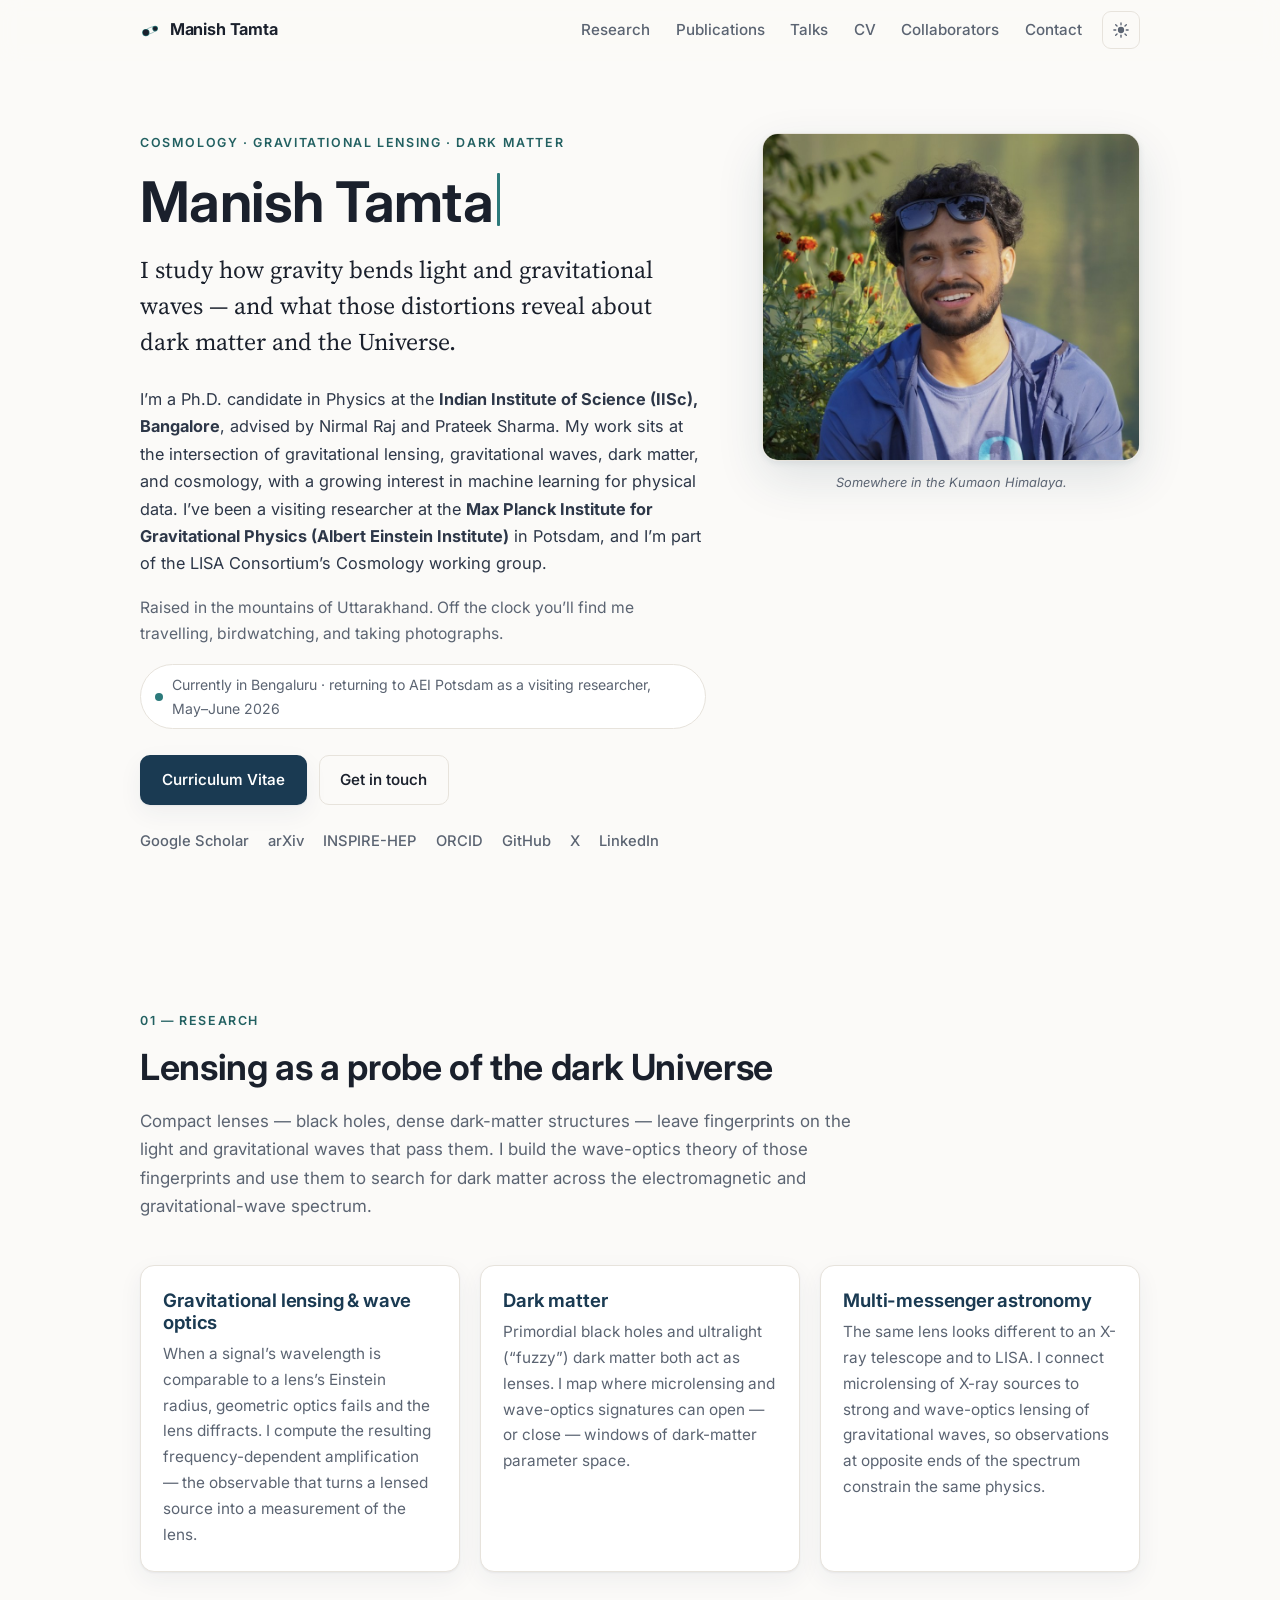
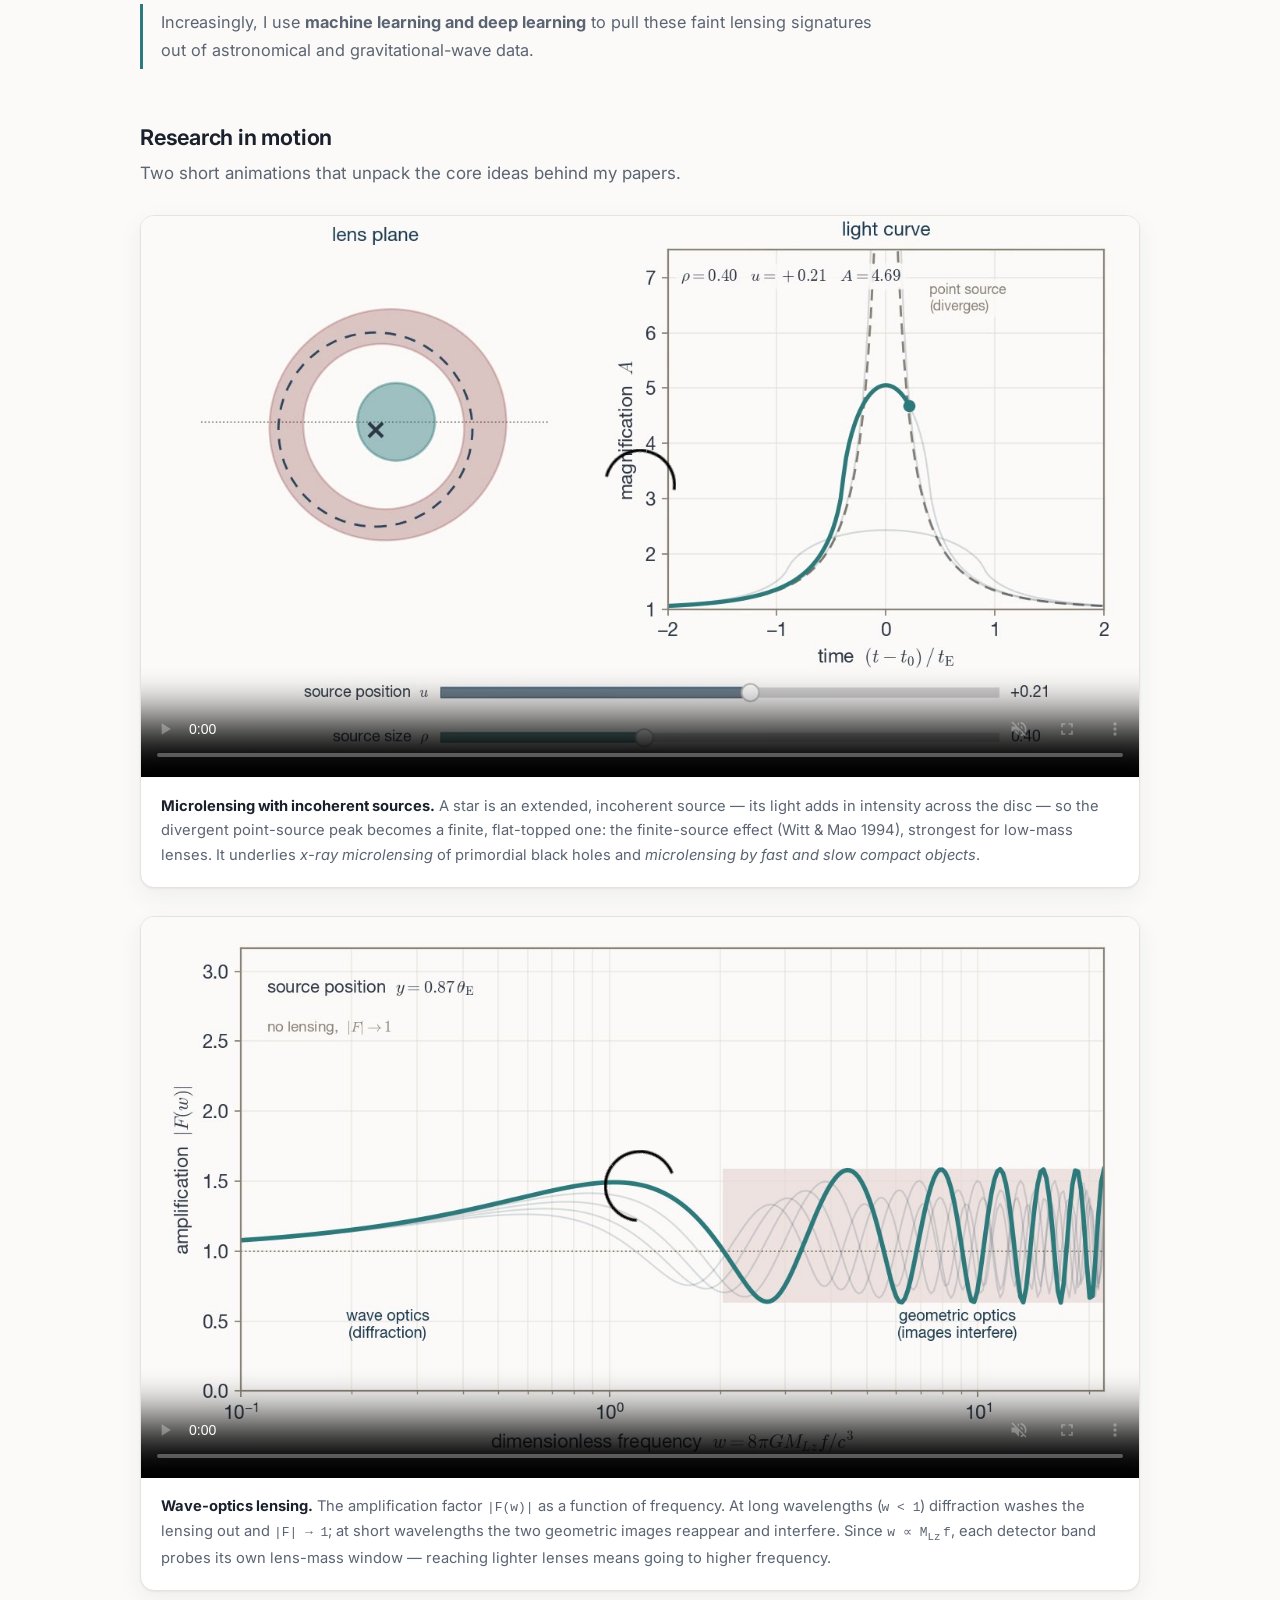
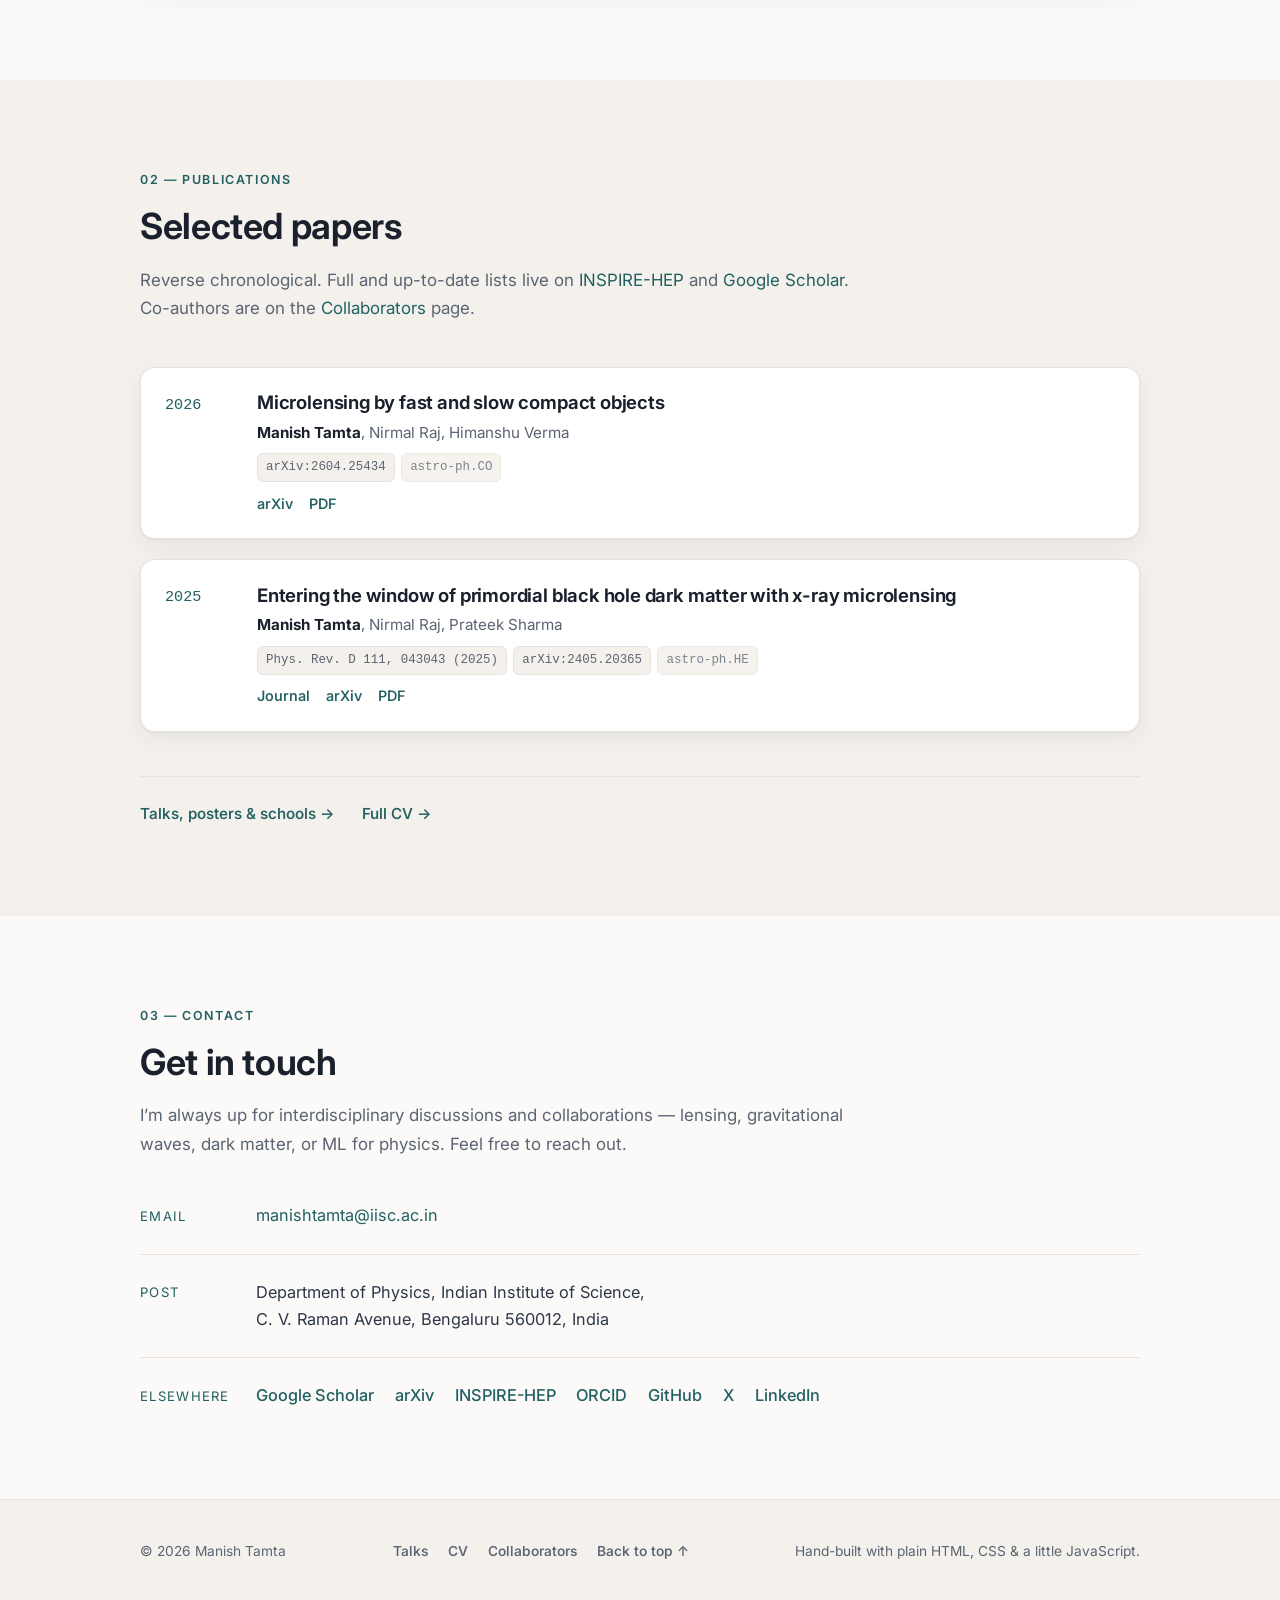
==== index.html @ 198e3ee8 "Retitle homepage + tidy README/comments - <title>, og:title, twitter:title -> "Cosmology, gravitatio" ====
<!DOCTYPE html>
<html lang="en" data-theme="light">
<head>
<meta charset="utf-8">
<meta name="viewport" content="width=device-width, initial-scale=1">
<script>document.documentElement.classList.add('js')</script>
<title>Manish Tamta — Cosmology, gravitational lensing &amp; dark matter</title>
<meta name="description" content="Manish Tamta is a Physics PhD candidate at the Indian Institute of Science (IISc), Bangalore, working on gravitational lensing, gravitational-wave astronomy, dark matter and cosmology.">
<meta name="author" content="Manish Tamta">
<link rel="canonical" href="https://manns01.github.io/manishtamta/">

<meta property="og:type" content="website">
<meta property="og:title" content="Manish Tamta — Cosmology, gravitational lensing &amp; dark matter">
<meta property="og:description" content="Physics PhD candidate at IISc Bangalore. Gravitational lensing (wave optics), dark matter, and multi-messenger astronomy from X-rays to gravitational waves.">
<meta property="og:url" content="https://manns01.github.io/manishtamta/">
<meta property="og:image" content="https://manns01.github.io/manishtamta/assets/img/headshot.jpg">
<meta name="twitter:card" content="summary_large_image">
<meta name="twitter:site" content="@ManishTamta10">
<meta name="twitter:creator" content="@ManishTamta10">
<meta name="twitter:title" content="Manish Tamta — Cosmology, gravitational lensing &amp; dark matter">
<meta name="twitter:description" content="Physics PhD candidate at IISc Bangalore. Gravitational lensing (wave optics), dark matter, and multi-messenger astronomy.">
<meta name="twitter:image" content="https://manns01.github.io/manishtamta/assets/img/headshot.jpg">

<link rel="icon" href="assets/img/favicon.svg" type="image/svg+xml">
<meta name="theme-color" content="#1a3a52">

<link rel="preconnect" href="https://fonts.googleapis.com">
<link rel="preconnect" href="https://fonts.gstatic.com" crossorigin>
<link rel="stylesheet" href="https://fonts.googleapis.com/css2?family=Inter:wght@400;500;600;700&family=Source+Serif+4:opsz,wght@8..60,400;8..60,500;8..60,600&display=swap">
<link rel="stylesheet" href="assets/css/style.css">

<script type="application/ld+json">
{
  "@context": "https://schema.org",
  "@type": "Person",
  "name": "Manish Tamta",
  "url": "https://manns01.github.io/manishtamta/",
  "email": "mailto:manishtamta@iisc.ac.in",
  "jobTitle": "PhD Candidate in Physics",
  "affiliation": {
    "@type": "CollegeOrUniversity",
    "name": "Indian Institute of Science (IISc), Bangalore"
  },
  "alumniOf": [
    { "@type": "CollegeOrUniversity", "name": "Indian Institute of Science (IISc), Bangalore" },
    { "@type": "CollegeOrUniversity", "name": "St. Stephen's College, University of Delhi" }
  ],
  "knowsAbout": [
    "Gravitational lensing", "Wave optics", "Gravitational-wave astronomy",
    "Dark matter", "Primordial black holes", "Cosmology", "Astroparticle physics"
  ]
}
</script>
</head>
<body>
<a class="skip-link" href="#about">Skip to content</a>

<header class="site-nav" id="siteNav">
  <div class="nav-inner">
    <a class="brand" href="#about">
      <svg class="brand-mark" viewBox="0 0 24 24" width="22" height="22" aria-hidden="true">
        <ellipse class="bbh-orbit" cx="12" cy="12" rx="8.4" ry="3.3" transform="rotate(-24 12 12)"/>
        <circle class="bbh-disc" cx="6.7" cy="14.4" r="3.5"/>
        <circle class="bbh-disc" cx="17.3" cy="9.8" r="2.5"/>
      </svg>
      Manish&nbsp;Tamta
    </a>
    <nav class="nav-links" aria-label="Primary">
      <a href="#research">Research</a>
      <a href="#publications">Publications</a>
      <a href="talks.html">Talks</a>
      <a href="cv.html">CV</a>
      <a href="collaborators.html">Collaborators</a>
      <a href="#contact">Contact</a>
    </nav>
    <div class="nav-actions">
      <button class="theme-toggle" id="themeToggle" type="button" aria-label="Switch colour theme">
        <svg class="icon-sun" viewBox="0 0 24 24" width="18" height="18" aria-hidden="true"><circle cx="12" cy="12" r="4.2" fill="currentColor"/><g stroke="currentColor" stroke-width="1.8" stroke-linecap="round"><line x1="12" y1="2.5" x2="12" y2="5"/><line x1="12" y1="19" x2="12" y2="21.5"/><line x1="2.5" y1="12" x2="5" y2="12"/><line x1="19" y1="12" x2="21.5" y2="12"/><line x1="4.9" y1="4.9" x2="6.7" y2="6.7"/><line x1="17.3" y1="17.3" x2="19.1" y2="19.1"/><line x1="4.9" y1="19.1" x2="6.7" y2="17.3"/><line x1="17.3" y1="6.7" x2="19.1" y2="4.9"/></g></svg>
        <svg class="icon-moon" viewBox="0 0 24 24" width="18" height="18" aria-hidden="true"><path fill="currentColor" d="M20 14.2A8.2 8.2 0 0 1 9.8 4a8.2 8.2 0 1 0 10.2 10.2z"/></svg>
      </button>
      <button class="menu-toggle" id="menuToggle" type="button" aria-label="Open menu" aria-expanded="false" aria-controls="siteNav">
        <span></span><span></span><span></span>
      </button>
    </div>
  </div>
</header>

<main>

  <!-- ============================ HERO / ABOUT ============================ -->
  <section id="about" class="hero section">
    <div class="wrap hero-grid">
      <div class="hero-text">
        <p class="eyebrow">Cosmology · Gravitational lensing · Dark matter</p>
        <h1 class="hero-name" id="heroName">Manish Tamta</h1>
        <p class="lead">
          I study how gravity bends light and gravitational waves &mdash; and what those
          distortions reveal about dark matter and the Universe.
        </p>
        <p>
          I&rsquo;m a Ph.D. candidate in Physics at the <strong>Indian Institute of Science
          (IISc), Bangalore</strong>, advised by Nirmal Raj and Prateek Sharma. My work
          sits at the intersection of gravitational lensing, gravitational waves, dark
          matter, and cosmology, with a growing interest in machine learning for physical
          data. I&rsquo;ve been a visiting researcher at the
          <strong>Max Planck Institute for Gravitational Physics (Albert Einstein
          Institute)</strong> in Potsdam, and I&rsquo;m part of the LISA Consortium&rsquo;s
          Cosmology working group.
        </p>
        <p class="hero-personal">
          Raised in the mountains of Uttarakhand. Off the clock you&rsquo;ll find me
          travelling, birdwatching, and taking photographs.
        </p>

        <p class="status">
          <span class="status-dot" aria-hidden="true"></span>
          Currently in Bengaluru &middot; returning to AEI Potsdam as a visiting
          researcher, May&ndash;June 2026
        </p>

        <div class="hero-cta">
          <a class="btn btn-primary" href="cv.html">Curriculum Vitae</a>
          <a class="btn btn-ghost" href="#contact">Get in touch</a>
        </div>

        <ul class="hero-links" aria-label="Profiles">
          <li><a href="https://scholar.google.com/citations?user=9Eu10_cAAAAJ" target="_blank" rel="noopener me">Google&nbsp;Scholar</a></li>
          <li><a href="https://arxiv.org/search/astro-ph?searchtype=author&amp;query=Tamta,+M" target="_blank" rel="noopener me">arXiv</a></li>
          <li><a href="https://inspirehep.net/authors/2797698" target="_blank" rel="noopener me">INSPIRE-HEP</a></li>
          <li><a href="https://orcid.org/0009-0006-7088-8705" target="_blank" rel="noopener me">ORCID</a></li>
          <li><a href="https://github.com/manns01" target="_blank" rel="noopener me">GitHub</a></li>
          <li><a href="https://x.com/ManishTamta10" target="_blank" rel="noopener me">X</a></li>
          <li><a href="https://www.linkedin.com/in/manish-tamta-7a4bb9184" target="_blank" rel="noopener me">LinkedIn</a></li>
        </ul>
      </div>

      <figure class="hero-photo">
        <img src="assets/img/headshot.jpg" width="860" height="746"
             alt="Manish Tamta, smiling, outdoors in the mountains" loading="eager">
        <figcaption>Somewhere in the Kumaon Himalaya.</figcaption>
      </figure>
    </div>
  </section>

  <!-- ============================== RESEARCH ============================== -->
  <section id="research" class="section">
    <div class="wrap">
      <header class="section-head">
        <p class="kicker">01 — Research</p>
        <h2>Lensing as a probe of the dark Universe</h2>
        <p class="section-lead">
          Compact lenses &mdash; black holes, dense dark-matter structures &mdash; leave
          fingerprints on the light and gravitational waves that pass them. I build the
          wave-optics theory of those fingerprints and use them to search for dark matter
          across the electromagnetic and gravitational-wave spectrum.
        </p>
      </header>

      <div class="cards">
        <article class="card">
          <h3>Gravitational lensing &amp; wave optics</h3>
          <p>
            When a signal&rsquo;s wavelength is comparable to a lens&rsquo;s Einstein
            radius, geometric optics fails and the lens diffracts. I compute the resulting
            frequency-dependent amplification &mdash; the observable that turns a lensed
            source into a measurement of the lens.
          </p>
        </article>
        <article class="card">
          <h3>Dark matter</h3>
          <p>
            Primordial black holes and ultralight (&ldquo;fuzzy&rdquo;) dark matter both
            act as lenses. I map where microlensing and wave-optics signatures can open
            &mdash; or close &mdash; windows of dark-matter parameter space.
          </p>
        </article>
        <article class="card">
          <h3>Multi-messenger astronomy</h3>
          <p>
            The same lens looks different to an X-ray telescope and to LISA. I connect
            microlensing of X-ray sources to strong and wave-optics lensing of
            gravitational waves, so observations at opposite ends of the spectrum
            constrain the same physics.
          </p>
        </article>
      </div>

      <p class="research-note">
        Increasingly, I use <strong>machine learning and deep learning</strong> to pull
        these faint lensing signatures out of astronomical and gravitational-wave data.
      </p>

      <div class="motion">
        <h3 class="motion-title">Research in motion</h3>
        <p class="section-lead">
          Two short animations that unpack the core ideas behind my papers.
        </p>

        <figure class="clip">
          <video controls muted loop playsinline preload="none"
                 poster="assets/animations/microlensing.jpg" width="1280" height="720">
            <source src="assets/animations/microlensing.mp4" type="video/mp4">
          </video>
          <figcaption>
            <strong>Microlensing with incoherent sources.</strong> A star is an
            extended, incoherent source &mdash; its light adds in intensity across the
            disc &mdash; so the divergent point-source peak becomes a finite,
            flat-topped one: the finite-source effect (Witt &amp; Mao 1994), strongest
            for low-mass lenses. It underlies <em>x-ray microlensing</em> of primordial
            black holes and <em>microlensing by fast and slow compact objects</em>.
          </figcaption>
        </figure>

        <figure class="clip">
          <video controls muted loop playsinline preload="none"
                 poster="assets/animations/wave-optics.jpg" width="1280" height="720">
            <source src="assets/animations/wave-optics.mp4" type="video/mp4">
          </video>
          <figcaption>
            <strong>Wave-optics lensing.</strong> The amplification factor
            <span class="m">|F(w)|</span> as a function of frequency. At long wavelengths
            (<span class="m">w &lt; 1</span>) diffraction washes the lensing out and
            <span class="m">|F| &rarr; 1</span>; at short wavelengths the two geometric
            images reappear and interfere. Since <span class="m">w &prop; M<sub>Lz</sub>&thinsp;f</span>,
            each detector band probes its own lens-mass window &mdash; reaching lighter
            lenses means going to higher frequency.
          </figcaption>
        </figure>
      </div>
    </div>
  </section>

  <!-- ============================ PUBLICATIONS =========================== -->
  <section id="publications" class="section section-alt">
    <div class="wrap">
      <header class="section-head">
        <p class="kicker">02 — Publications</p>
        <h2>Selected papers</h2>
        <p class="section-lead">
          Reverse chronological. Full and up-to-date lists live on
          <a href="https://inspirehep.net/authors/2797698" target="_blank" rel="noopener">INSPIRE-HEP</a>
          and
          <a href="https://scholar.google.com/citations?user=9Eu10_cAAAAJ" target="_blank" rel="noopener">Google Scholar</a>.
          Co-authors are on the <a href="collaborators.html">Collaborators</a> page.
        </p>
      </header>

      <ol class="pub-list">
        <li class="pub">
          <div class="pub-year">2026</div>
          <div class="pub-body">
            <h3>Microlensing by fast and slow compact objects</h3>
            <p class="pub-authors"><strong>Manish Tamta</strong>, Nirmal Raj, Himanshu Verma</p>
            <p class="pub-meta"><span class="tag">arXiv:2604.25434</span> <span class="tag tag-muted">astro-ph.CO</span></p>
            <p class="pub-links">
              <a href="https://arxiv.org/abs/2604.25434" target="_blank" rel="noopener">arXiv</a>
              <a href="https://arxiv.org/pdf/2604.25434" target="_blank" rel="noopener">PDF</a>
            </p>
          </div>
        </li>
        <li class="pub">
          <div class="pub-year">2025</div>
          <div class="pub-body">
            <h3>Entering the window of primordial black hole dark matter with x-ray microlensing</h3>
            <p class="pub-authors"><strong>Manish Tamta</strong>, Nirmal Raj, Prateek Sharma</p>
            <p class="pub-meta">
              <span class="tag">Phys. Rev. D 111, 043043 (2025)</span>
              <span class="tag">arXiv:2405.20365</span>
              <span class="tag tag-muted">astro-ph.HE</span>
            </p>
            <p class="pub-links">
              <a href="https://doi.org/10.1103/PhysRevD.111.043043" target="_blank" rel="noopener">Journal</a>
              <a href="https://arxiv.org/abs/2405.20365" target="_blank" rel="noopener">arXiv</a>
              <a href="https://arxiv.org/pdf/2405.20365" target="_blank" rel="noopener">PDF</a>
            </p>
          </div>
        </li>
      </ol>

      <p class="section-more">
        <a href="talks.html">Talks, posters &amp; schools &rarr;</a>
        <a href="cv.html">Full CV &rarr;</a>
      </p>
    </div>
  </section>

  <!-- ============================== CONTACT ============================= -->
  <section id="contact" class="section">
    <div class="wrap contact-wrap">
      <header class="section-head">
        <p class="kicker">03 — Contact</p>
        <h2>Get in touch</h2>
        <p class="section-lead">
          I&rsquo;m always up for interdisciplinary discussions and collaborations &mdash;
          lensing, gravitational waves, dark matter, or ML for physics. Feel free to
          reach out.
        </p>
      </header>

      <dl class="contact-list">
        <div>
          <dt>Email</dt>
          <dd><a href="mailto:manishtamta@iisc.ac.in">manishtamta@iisc.ac.in</a></dd>
        </div>
        <div>
          <dt>Post</dt>
          <dd>Department of Physics, Indian Institute of Science,<br>C. V. Raman Avenue, Bengaluru 560012, India</dd>
        </div>
        <div>
          <dt>Elsewhere</dt>
          <dd class="contact-elsewhere">
            <a href="https://scholar.google.com/citations?user=9Eu10_cAAAAJ" target="_blank" rel="noopener">Google Scholar</a>
            <a href="https://arxiv.org/search/astro-ph?searchtype=author&amp;query=Tamta,+M" target="_blank" rel="noopener">arXiv</a>
            <a href="https://inspirehep.net/authors/2797698" target="_blank" rel="noopener">INSPIRE-HEP</a>
            <a href="https://orcid.org/0009-0006-7088-8705" target="_blank" rel="noopener">ORCID</a>
            <a href="https://github.com/manns01" target="_blank" rel="noopener">GitHub</a>
            <a href="https://x.com/ManishTamta10" target="_blank" rel="noopener">X</a>
            <a href="https://www.linkedin.com/in/manish-tamta-7a4bb9184" target="_blank" rel="noopener">LinkedIn</a>
          </dd>
        </div>
      </dl>
    </div>
  </section>

</main>

<footer class="site-footer">
  <div class="wrap footer-inner">
    <p>&copy; <span id="year">2026</span> Manish Tamta</p>
    <nav class="footer-nav" aria-label="Footer">
      <a href="talks.html">Talks</a>
      <a href="cv.html">CV</a>
      <a href="collaborators.html">Collaborators</a>
      <a href="#about">Back to top &uarr;</a>
    </nav>
    <p class="colophon">Hand-built with plain HTML, CSS &amp; a little JavaScript.</p>
  </div>
</footer>

<script src="assets/js/main.js" defer></script>
</body>
</html>
---- assets/css/style.css ----
/* =========================================================================
   Manish Tamta — academic portfolio
   Plain CSS. Design tokens on :root, dark theme via [data-theme] + media query.
   ========================================================================= */

:root {
  --bg:        #fbfaf8;
  --surface:   #ffffff;
  --surface-2: #f4f1ec;
  --navy:      #1a3a52;
  --navy-ink:  #12293b;
  --teal:      #2c7a7b;
  --teal-deep: #226061;
  --burgundy:  #8b3a3a;
  --text:      #2d3748;
  --text-soft: #5b6472;
  --heading:   #1a202c;
  --border:    #e7e3dc;
  --link:      #226061;
  --link-hover:#8b3a3a;
  --shadow:    0 1px 2px rgba(26, 58, 82, .06), 0 8px 24px rgba(26, 58, 82, .06);
  --shadow-lg: 0 2px 6px rgba(26, 58, 82, .08), 0 18px 48px rgba(26, 58, 82, .12);

  --maxw: 1080px;
  --pad: clamp(1.15rem, 5vw, 2.5rem);
  --sp-section: clamp(3.5rem, 7vw, 5.75rem);

  --font-sans: "Inter", -apple-system, BlinkMacSystemFont, "Segoe UI", Roboto, Helvetica, Arial, sans-serif;
  --font-serif: "Source Serif 4", Georgia, "Times New Roman", serif;
  --font-mono: "Fira Code", ui-monospace, SFMono-Regular, Menlo, Consolas, monospace;
}

:root[data-theme="dark"] {
  --bg:        #0f1c26;
  --surface:   #152a37;
  --surface-2: #1b3341;
  --navy:      #cfe0ea;
  --navy-ink:  #eaf2f8;
  --teal:      #5fb8b9;
  --teal-deep: #7fc9c9;
  --burgundy:  #d98f8f;
  --text:      #c3d0da;
  --text-soft: #8fa3b1;
  --heading:   #f0f5f9;
  --border:    #294454;
  --link:      #7fc9c9;
  --link-hover:#e6a9a9;
  --shadow:    0 1px 2px rgba(0, 0, 0, .3), 0 8px 24px rgba(0, 0, 0, .28);
  --shadow-lg: 0 2px 6px rgba(0, 0, 0, .35), 0 18px 48px rgba(0, 0, 0, .45);
}

@media (prefers-color-scheme: dark) {
  :root:not([data-theme="light"]) {
    --bg:        #0f1c26;
    --surface:   #152a37;
    --surface-2: #1b3341;
    --navy:      #cfe0ea;
    --navy-ink:  #eaf2f8;
    --teal:      #5fb8b9;
    --teal-deep: #7fc9c9;
    --burgundy:  #d98f8f;
    --text:      #c3d0da;
    --text-soft: #8fa3b1;
    --heading:   #f0f5f9;
    --border:    #294454;
    --link:      #7fc9c9;
    --link-hover:#e6a9a9;
    --shadow:    0 1px 2px rgba(0, 0, 0, .3), 0 8px 24px rgba(0, 0, 0, .28);
    --shadow-lg: 0 2px 6px rgba(0, 0, 0, .35), 0 18px 48px rgba(0, 0, 0, .45);
  }
}

/* --------------------------------------------------------------- reset -- */
*, *::before, *::after { box-sizing: border-box; }
html { scroll-behavior: smooth; scroll-padding-top: 5rem; -webkit-text-size-adjust: 100%; }
@media (prefers-reduced-motion: reduce) {
  html { scroll-behavior: auto; }
  *, *::before, *::after { animation-duration: .001ms !important; transition-duration: .001ms !important; }
}

body {
  margin: 0;
  background: var(--bg);
  color: var(--text);
  font-family: var(--font-sans);
  font-size: 1.02rem;
  line-height: 1.68;
  -webkit-font-smoothing: antialiased;
  text-rendering: optimizeLegibility;
}

h1, h2, h3 { color: var(--heading); line-height: 1.18; font-weight: 650; letter-spacing: -0.01em; }
h1 { font-size: clamp(2.4rem, 6vw, 3.5rem); margin: .1em 0 .3em; }
h2 { font-size: clamp(1.7rem, 3.4vw, 2.25rem); margin: 0 0 .5em; }
h3 { font-size: 1.16rem; margin: 0 0 .4em; }
p { margin: 0 0 1.05em; }

a { color: var(--link); text-decoration: none; text-underline-offset: 3px; transition: color .15s ease; }
a:hover { color: var(--link-hover); text-decoration: underline; }

code { font-family: var(--font-mono); font-size: .9em; background: var(--surface-2); padding: .12em .4em; border-radius: 5px; }
img { max-width: 100%; height: auto; display: block; }

:focus-visible { outline: 2.5px solid var(--teal); outline-offset: 3px; border-radius: 3px; }

.skip-link {
  position: absolute; left: 12px; top: -60px; z-index: 200;
  background: var(--navy); color: #fff; padding: .6rem 1rem; border-radius: 8px;
  transition: top .18s ease;
}
.skip-link:focus { top: 12px; }

.wrap { max-width: var(--maxw); margin-inline: auto; padding-inline: var(--pad); }

/* -------------------------------------------------------------- nav ----- */
.site-nav {
  position: sticky; top: 0; z-index: 100;
  background: color-mix(in srgb, var(--bg) 88%, transparent);
  backdrop-filter: saturate(1.4) blur(10px);
  -webkit-backdrop-filter: saturate(1.4) blur(10px);
  border-bottom: 1px solid transparent;
  transition: border-color .2s ease, box-shadow .2s ease, background .2s ease;
}
.site-nav.scrolled { border-bottom-color: var(--border); box-shadow: var(--shadow); }

.nav-inner {
  max-width: var(--maxw); margin-inline: auto; padding: .7rem var(--pad);
  display: flex; align-items: center; gap: 1.25rem;
}
.brand {
  font-weight: 680; color: var(--heading); font-size: 1.02rem;
  display: inline-flex; align-items: center; gap: .55rem; letter-spacing: -0.01em;
}
.brand:hover { text-decoration: none; color: var(--heading); }
.brand-mark {
  width: 21px; height: 21px; flex: none; display: block;
  overflow: visible;
}
/* binary black holes: two inspiralling discs on a tilted orbital path */
.bbh-orbit {
  fill: none; stroke: var(--teal); stroke-width: 1; opacity: .45;
  transition: opacity .18s ease, stroke .18s ease;
}
.bbh-disc {
  fill: var(--heading); stroke: var(--teal); stroke-width: 1.4;
  paint-order: stroke; stroke-linejoin: round;
  transition: stroke .18s ease;
}
.brand:hover .bbh-orbit { opacity: .9; stroke: var(--teal); }
.brand:hover .bbh-disc { stroke: var(--link-hover); }

.nav-links { margin-left: auto; display: flex; gap: 1.6rem; }
.nav-links a {
  color: var(--text-soft); font-weight: 500; font-size: .95rem;
  padding: .35rem 0; position: relative;
}
.nav-links a::after {
  content: ""; position: absolute; left: 0; right: 100%; bottom: -2px; height: 2px;
  background: var(--teal); transition: right .22s ease;
}
.nav-links a:hover { color: var(--heading); text-decoration: none; }
.nav-links a:hover::after,
.nav-links a.active::after { right: 0; }
.nav-links a.active { color: var(--heading); }

.nav-actions { display: flex; align-items: center; gap: .5rem; }
.theme-toggle, .menu-toggle {
  background: transparent; border: 1px solid var(--border); border-radius: 9px;
  color: var(--text-soft); width: 38px; height: 38px; display: grid; place-items: center;
  cursor: pointer; transition: color .15s ease, border-color .15s ease, background .15s ease;
}
.theme-toggle:hover, .menu-toggle:hover { color: var(--heading); border-color: var(--teal); }
.icon-moon { display: none; }
:root[data-theme="dark"] .icon-sun { display: none; }
:root[data-theme="dark"] .icon-moon { display: block; }
@media (prefers-color-scheme: dark) {
  :root:not([data-theme="light"]) .icon-sun { display: none; }
  :root:not([data-theme="light"]) .icon-moon { display: block; }
}

.menu-toggle { display: none; flex-direction: column; gap: 4px; }
.menu-toggle span { width: 17px; height: 2px; background: currentColor; border-radius: 2px; transition: transform .2s ease, opacity .2s ease; }

/* ------------------------------------------------------------ sections -- */
.section { padding-block: var(--sp-section); }
.section-alt { background: var(--surface-2); }
.section-head { max-width: 46rem; margin-bottom: 2.75rem; }
.kicker, .eyebrow {
  font-size: .78rem; font-weight: 600; letter-spacing: .13em; text-transform: uppercase;
  color: var(--teal-deep); margin: 0 0 .9rem;
}
.section-lead { color: var(--text-soft); font-size: 1.06rem; }

/* --------------------------------------------------------------- hero --- */
.hero { padding-top: clamp(2.5rem, 7vw, 4.5rem); padding-bottom: clamp(2.75rem, 6vw, 4.25rem); }
.hero-grid {
  display: grid; grid-template-columns: 1.5fr 1fr; gap: clamp(1.5rem, 5vw, 3.5rem);
  align-items: start;
}
.hero-text .lead {
  font-family: var(--font-serif); font-size: clamp(1.2rem, 2.4vw, 1.5rem);
  line-height: 1.5; color: var(--heading); font-weight: 400; margin-bottom: 1.1em;
}

/* hero name typing effect (progressive enhancement) */
.js .hero-name { visibility: hidden; }
.hero-name .typed { white-space: pre; }
.hero-name .caret {
  display: inline-block; width: .055em; min-width: 2px; height: .95em;
  margin-left: .06em; vertical-align: -0.08em; border-radius: 1px;
  background: var(--teal);
  animation: caret-blink 1.05s steps(1, end) infinite;
}
.hero-name.typing-done .caret { animation-iteration-count: 8; }
@keyframes caret-blink { 0%, 47% { opacity: 1; } 50%, 97% { opacity: 0; } 100% { opacity: 1; } }
@media (prefers-reduced-motion: reduce) {
  .js .hero-name { visibility: visible; }
  .hero-name .caret { display: none; }
}
.hero-personal { color: var(--text-soft); font-size: .98rem; }

.status {
  display: inline-flex; align-items: center; gap: .55rem;
  font-size: .88rem; color: var(--text-soft);
  background: var(--surface); border: 1px solid var(--border);
  padding: .5rem .9rem; border-radius: 999px; margin-bottom: 1.6rem;
}
.status-dot {
  width: 8px; height: 8px; border-radius: 50%; background: var(--teal); flex: none;
  box-shadow: 0 0 0 0 color-mix(in srgb, var(--teal) 60%, transparent);
  animation: pulse 2.6s ease-out infinite;
}
@keyframes pulse {
  0% { box-shadow: 0 0 0 0 color-mix(in srgb, var(--teal) 55%, transparent); }
  70%, 100% { box-shadow: 0 0 0 9px transparent; }
}

.hero-cta { display: flex; flex-wrap: wrap; gap: .75rem; margin-bottom: 1.5rem; }
.btn {
  display: inline-flex; align-items: center; justify-content: center;
  padding: .7rem 1.3rem; border-radius: 10px; font-weight: 550; font-size: .95rem;
  border: 1px solid transparent; cursor: pointer; transition: transform .12s ease, box-shadow .15s ease, background .15s ease, border-color .15s ease;
}
.btn:hover { text-decoration: none; transform: translateY(-1px); }
.btn-primary { background: var(--navy); color: #fff; box-shadow: var(--shadow); }
:root[data-theme="dark"] .btn-primary { background: var(--teal); color: #0c1a12; }
@media (prefers-color-scheme: dark) { :root:not([data-theme="light"]) .btn-primary { background: var(--teal); color: #0c1a12; } }
.btn-primary:hover { box-shadow: var(--shadow-lg); color: #fff; }
:root[data-theme="dark"] .btn-primary:hover { color: #0c1a12; }
.btn-ghost { background: transparent; border-color: var(--border); color: var(--heading); }
.btn-ghost:hover { border-color: var(--teal); color: var(--heading); }

.hero-links {
  list-style: none; padding: 0; margin: 0;
  display: flex; flex-wrap: wrap; gap: .4rem 1.2rem;
  font-size: .92rem;
}
.hero-links a { color: var(--text-soft); font-weight: 500; }
.hero-links a:hover { color: var(--link-hover); }

.hero-photo { margin: 0; }
.hero-photo img {
  border-radius: 16px; box-shadow: var(--shadow-lg);
  border: 1px solid var(--border);
  aspect-ratio: 860 / 746; object-fit: cover;
}
.hero-photo figcaption {
  font-size: .8rem; color: var(--text-soft); margin-top: .7rem; text-align: center;
  font-style: italic;
}

/* -------------------------------------------------------------- cards --- */
.cards {
  display: grid; grid-template-columns: repeat(3, 1fr); gap: 1.25rem;
  margin-bottom: 2rem;
}
.card {
  background: var(--surface); border: 1px solid var(--border); border-radius: 14px;
  padding: 1.5rem 1.4rem; box-shadow: var(--shadow);
  transition: transform .16s ease, box-shadow .16s ease, border-color .16s ease;
}
.card:hover { transform: translateY(-3px); box-shadow: var(--shadow-lg); border-color: color-mix(in srgb, var(--teal) 45%, var(--border)); }
.card h3 { color: var(--navy); }
:root[data-theme="dark"] .card h3 { color: var(--teal-deep); }
@media (prefers-color-scheme: dark) { :root:not([data-theme="light"]) .card h3 { color: var(--teal-deep); } }
.card p { margin: 0; font-size: .96rem; color: var(--text-soft); }

.research-note {
  border-left: 3px solid var(--teal); padding: .3rem 0 .3rem 1.1rem;
  color: var(--text-soft); max-width: 46rem;
}

/* ------------------------------------------------------------- motion --- */
.motion { margin-top: 3.5rem; }
.motion-title { font-size: 1.35rem; color: var(--heading); }
.clip {
  margin: 1.75rem 0 0; background: var(--surface);
  border: 1px solid var(--border); border-radius: 14px; overflow: hidden;
  box-shadow: var(--shadow);
}
.clip video { width: 100%; height: auto; display: block; background: #fbfaf8; aspect-ratio: 16 / 9; }
.clip figcaption { padding: 1rem 1.25rem 1.2rem; font-size: .92rem; color: var(--text-soft); }
.clip figcaption strong { color: var(--heading); }
.m { font-family: var(--font-mono); font-size: .88em; white-space: nowrap; }

/* --------------------------------------------------------- publications - */
.pub-list { list-style: none; padding: 0; margin: 0; display: grid; gap: 1.25rem; }
.pub {
  display: grid; grid-template-columns: 4.5rem 1fr; gap: 1.25rem;
  background: var(--surface); border: 1px solid var(--border);
  border-radius: 14px; padding: 1.4rem 1.5rem; box-shadow: var(--shadow);
}
.pub-year { font-family: var(--font-mono); font-size: .95rem; color: var(--teal-deep); padding-top: .15rem; }
.pub-body h3 { margin-bottom: .35rem; line-height: 1.3; }
.pub-authors { margin: 0 0 .5rem; font-size: .95rem; color: var(--text-soft); }
.pub-authors strong { color: var(--heading); }
.pub-meta { margin: 0 0 .6rem; display: flex; flex-wrap: wrap; gap: .4rem; }
.tag {
  font-size: .78rem; font-family: var(--font-mono);
  background: var(--surface-2); border: 1px solid var(--border);
  color: var(--text-soft); padding: .18rem .5rem; border-radius: 6px;
}
.tag-muted { opacity: .8; }
.pub-links { margin: 0; display: flex; gap: 1rem; font-size: .9rem; font-weight: 550; }

/* -------------------------------------------------------------- talks --- */
.talks-group { margin-bottom: 2.75rem; }
.talks-group:last-child { margin-bottom: 0; }
.talks-group > h2,
.talks-group > h3 {
  font-size: .82rem; text-transform: uppercase; letter-spacing: .1em;
  color: var(--teal-deep); margin-bottom: 1rem;
}
.timeline { list-style: none; margin: 0; padding: 0; }
.timeline li {
  display: grid; grid-template-columns: 6.5rem 1fr; gap: 1.25rem;
  padding: 1rem 0; border-top: 1px solid var(--border);
}
.timeline li:first-child { border-top: 0; padding-top: 0; }
.tl-date { font-family: var(--font-mono); font-size: .85rem; color: var(--text-soft); padding-top: .1rem; }
.tl-title { margin: 0 0 .2rem; font-weight: 550; color: var(--heading); }
.tl-where { margin: 0; font-size: .92rem; color: var(--text-soft); }

/* --------------------------------------------------------------- cv ----- */
.cv-grid { display: grid; grid-template-columns: repeat(3, 1fr); gap: 2rem; margin-bottom: 2.5rem; }
.cv-col > h3 {
  font-size: .82rem; text-transform: uppercase; letter-spacing: .1em;
  color: var(--teal-deep); margin-bottom: .9rem;
}
.cv-list { list-style: none; margin: 0 0 .5rem; padding: 0; }
.cv-list li { padding: .55rem 0; border-top: 1px solid var(--border); font-size: .94rem; }
.cv-list li:first-child { border-top: 0; }
.cv-when { display: block; font-family: var(--font-mono); font-size: .78rem; color: var(--text-soft); margin-bottom: .1rem; }
.cv-sub { display: block; font-size: .85rem; color: var(--text-soft); }
.cv-skills-head { margin-top: 1.6rem; }
.cv-skills { font-size: .92rem; color: var(--text-soft); }
.cv-download { margin-top: .5rem; }

/* ------------------------------------------------------------ contact --- */
.contact-list { display: grid; gap: 1.5rem; margin: 0; }
.contact-list > div { display: grid; grid-template-columns: 6rem 1fr; gap: 1.25rem; padding-bottom: 1.5rem; border-bottom: 1px solid var(--border); }
.contact-list > div:last-child { border-bottom: 0; padding-bottom: 0; }
.contact-list dt { font-size: .82rem; text-transform: uppercase; letter-spacing: .1em; color: var(--teal-deep); padding-top: .15rem; }
.contact-list dd { margin: 0; }
.contact-elsewhere { display: flex; flex-wrap: wrap; gap: .4rem 1.3rem; font-weight: 500; }

/* ------------------------------------------------------------- footer --- */
.site-footer { border-top: 1px solid var(--border); padding-block: 2.5rem; background: var(--surface-2); }
.footer-inner { display: flex; flex-wrap: wrap; justify-content: space-between; gap: .5rem; align-items: baseline; }
.footer-inner p { margin: 0; font-size: .86rem; color: var(--text-soft); }
.colophon a { color: var(--text-soft); font-weight: 550; }

/* --------------------------------------------------------- reveal anim -- */
.reveal { opacity: 0; transform: translateY(18px); transition: opacity .6s ease, transform .6s ease; }
.reveal.in { opacity: 1; transform: none; }
@media (prefers-reduced-motion: reduce) { .reveal { opacity: 1; transform: none; } }

/* ===================================================================== */
/*  Subpages (talks / cv / collaborators)                                 */
/* ===================================================================== */
.page-hero { padding-bottom: clamp(1.75rem, 4vw, 2.75rem); }
.page-hero .eyebrow a { color: inherit; }
.page-hero .eyebrow a:hover { color: var(--link-hover); }
.page-hero h1 { font-size: clamp(2.1rem, 5vw, 3rem); }
.page-hero .lead {
  font-family: var(--font-serif); font-size: clamp(1.1rem, 2.2vw, 1.35rem);
  line-height: 1.5; color: var(--heading); font-weight: 400; max-width: 44rem;
}
.page-hero .hero-cta { margin-top: 1.5rem; }

.section-more {
  margin: 2.75rem 0 0; padding-top: 1.5rem; border-top: 1px solid var(--border);
  display: flex; flex-wrap: wrap; gap: .5rem 1.75rem; font-weight: 550; font-size: .95rem;
}

.cv-grid-two { grid-template-columns: 1fr 1fr; }
.cv-grid-two .cv-col > h2 {
  font-size: .82rem; text-transform: uppercase; letter-spacing: .1em;
  color: var(--teal-deep); margin: 0 0 .8rem;
}
.cv-grid-two .cv-col > h2.cv-skills-head { margin-top: 1.6rem; }
.cv-grid-two .cv-skills { margin-bottom: .4rem; }

.footer-nav { display: flex; flex-wrap: wrap; gap: .5rem 1.25rem; font-size: .86rem; }
.footer-nav a { color: var(--text-soft); font-weight: 550; }
.footer-nav a:hover { color: var(--link-hover); }

/* --------------------------------------------------------- world map --- */
.worldmap {
  margin: 0 0 3rem; background: var(--surface);
  border: 1px solid var(--border); border-radius: 16px; overflow: hidden;
  box-shadow: var(--shadow);
}
.worldmap-svg { display: block; width: 100%; height: auto; }
.worldmap .ocean { fill: var(--surface-2); }
.worldmap .graticule line { stroke: var(--border); stroke-width: 1; opacity: .6; }
.worldmap .land { fill: color-mix(in srgb, var(--navy) 16%, var(--surface)); stroke: var(--border); stroke-width: .5; }
:root[data-theme="dark"] .worldmap .land { fill: color-mix(in srgb, var(--navy) 22%, var(--surface)); }
@media (prefers-color-scheme: dark) { :root:not([data-theme="light"]) .worldmap .land { fill: color-mix(in srgb, var(--navy) 22%, var(--surface)); } }
.worldmap .links path { stroke: var(--teal); stroke-width: 1.4; opacity: .45; stroke-dasharray: 4 4; }
.worldmap .pin-dot { fill: var(--burgundy); stroke: var(--surface); stroke-width: 1.5; transition: r .15s ease; }
.worldmap .pin-home .pin-dot { fill: var(--teal-deep); }
.worldmap .pin-halo { fill: var(--teal); opacity: .18; }
.worldmap .pin-label {
  font-family: var(--font-sans); font-size: 15px; font-weight: 600;
  fill: var(--heading); text-anchor: middle;
  paint-order: stroke; stroke: var(--surface-2); stroke-width: 3.5px; stroke-linejoin: round;
}
.worldmap .pin-home .pin-label { text-anchor: middle; }
.worldmap .pin { cursor: default; }
.worldmap .pin.is-active .pin-dot { r: 8; }
.worldmap .pin.is-active .pin-label { fill: var(--link-hover); }

.worldmap-legend {
  display: flex; flex-wrap: wrap; gap: .4rem 1.5rem;
  padding: .9rem 1.25rem; font-size: .84rem; color: var(--text-soft);
  border-top: 1px solid var(--border);
}
.lg { display: inline-flex; align-items: center; gap: .5rem; }
.lg::before { content: ""; width: 10px; height: 10px; border-radius: 50%; }
.lg-home::before { background: var(--teal-deep); }
.lg-dot::before { background: var(--burgundy); }

/* ------------------------------------------------------ collaborators -- */
.collab-list {
  list-style: none; margin: 0; padding: 0; display: grid;
  grid-template-columns: repeat(auto-fill, minmax(258px, 1fr)); gap: 1.1rem;
}
.collab {
  background: var(--surface); border: 1px solid var(--border); border-radius: 12px;
  padding: 1.1rem 1.2rem; transition: border-color .15s ease, transform .15s ease;
}
.collab:hover, .collab.is-active { border-color: color-mix(in srgb, var(--teal) 50%, var(--border)); transform: translateY(-2px); }
.collab-name { margin: 0 0 .3rem; font-weight: 600; }
.collab-name a { color: var(--heading); }
.collab-name a:hover { color: var(--link-hover); }
.collab-aff { margin: 0 0 .2rem; font-size: .9rem; color: var(--text-soft); }
.collab-loc { margin: 0; font-size: .84rem; color: var(--teal-deep); font-weight: 550; }

/* --------------------------------------------------------- responsive --- */
@media (max-width: 900px) {
  .nav-links {
    position: fixed; inset: 3.6rem 0 auto; flex-direction: column; gap: 0;
    background: var(--surface); border-bottom: 1px solid var(--border);
    padding: .5rem var(--pad) 1rem; box-shadow: var(--shadow-lg);
    transform: translateY(-135%); transition: transform .28s ease; margin: 0;
  }
  .site-nav.menu-open .nav-links { transform: none; }
  .nav-links a { padding: .85rem 0; border-top: 1px solid var(--border); font-size: 1rem; }
  .nav-links a:first-child { border-top: 0; }
  .nav-links a::after { display: none; }
  .nav-links a.active { color: var(--teal-deep); }
  .menu-toggle { display: flex; }
  .site-nav.menu-open .menu-toggle span:nth-child(1) { transform: translateY(6px) rotate(45deg); }
  .site-nav.menu-open .menu-toggle span:nth-child(2) { opacity: 0; }
  .site-nav.menu-open .menu-toggle span:nth-child(3) { transform: translateY(-6px) rotate(-45deg); }
}

@media (max-width: 860px) {
  .hero-grid { grid-template-columns: 1fr; }
  .hero-photo { max-width: 340px; margin-inline: auto; order: -1; }
  .cards { grid-template-columns: 1fr; }
  .cv-grid { grid-template-columns: 1fr; gap: 1.75rem; }
  .cv-grid-two { grid-template-columns: 1fr; }
}

@media (max-width: 720px) {
  .pub { grid-template-columns: 1fr; gap: .5rem; }
  .pub-year { padding-top: 0; }
  .timeline li, .contact-list > div { grid-template-columns: 1fr; gap: .35rem; }
  .worldmap .pin-label { font-size: 20px; }
}
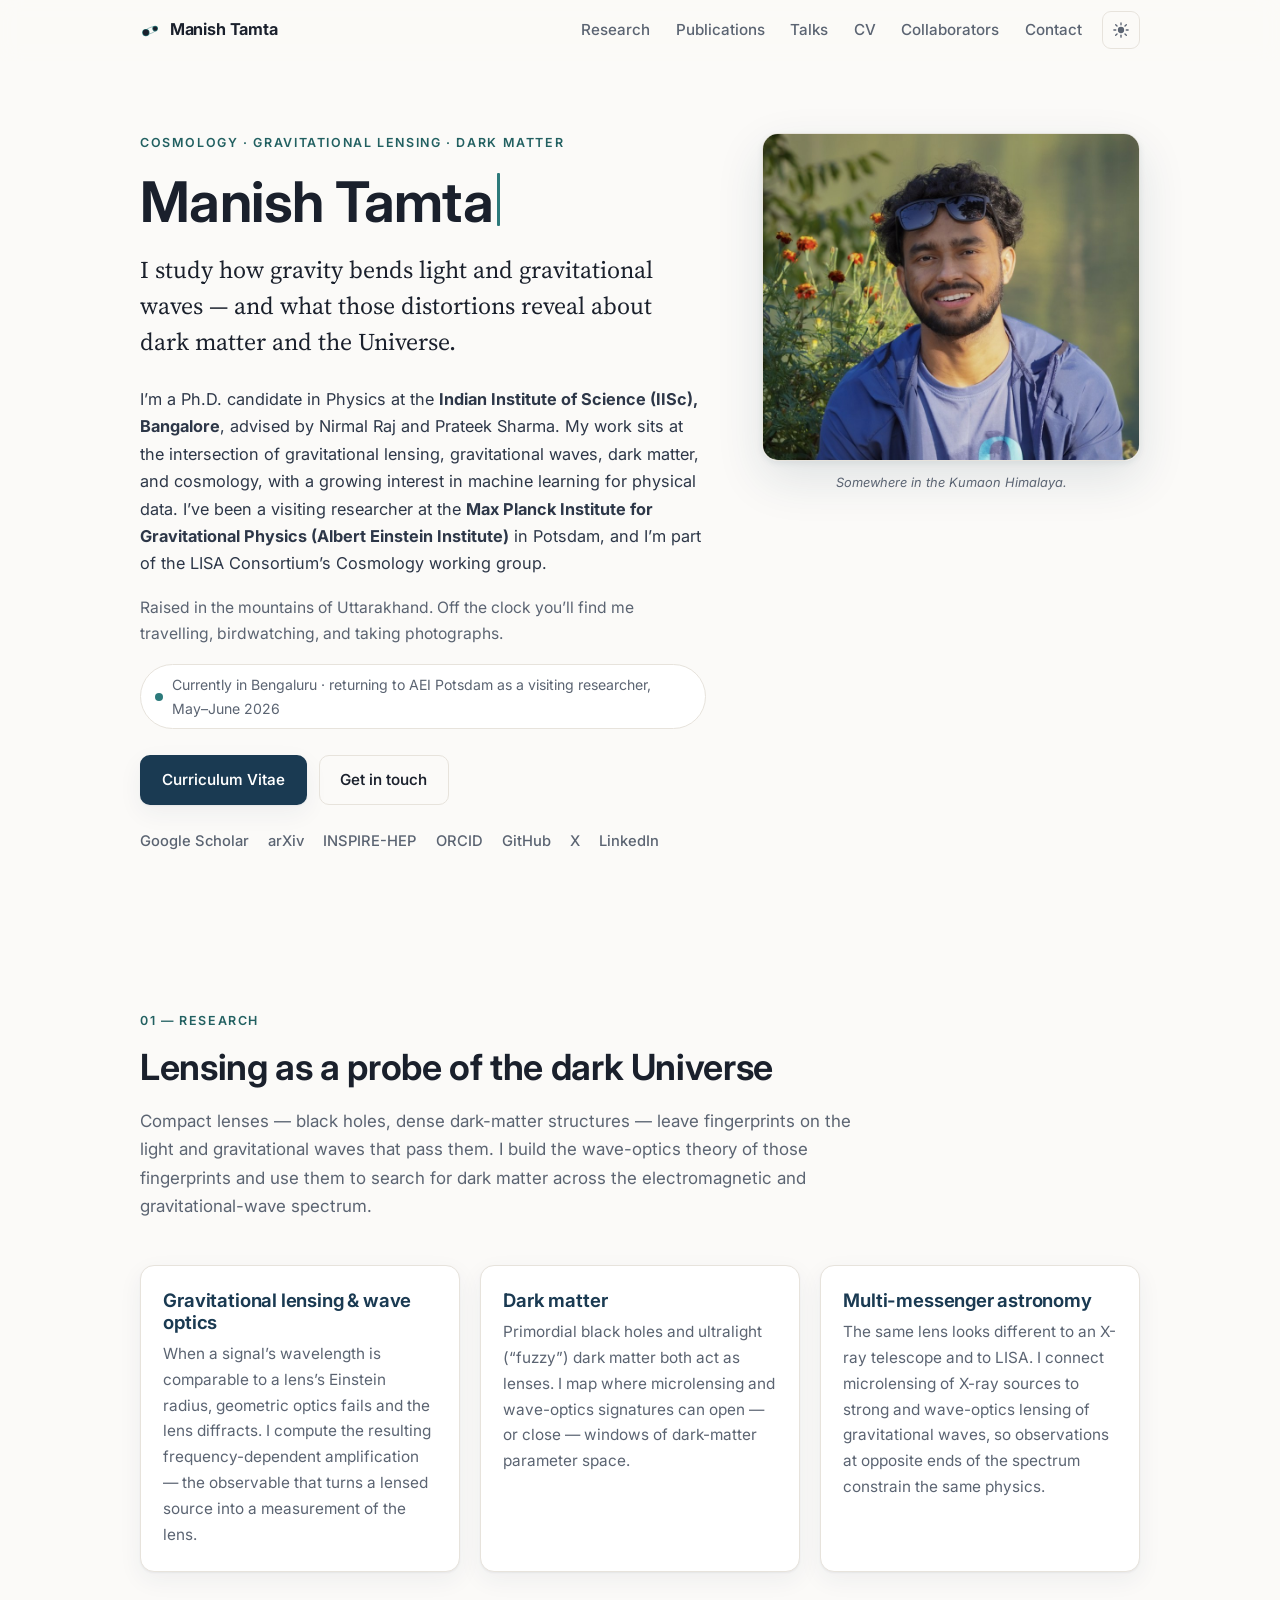
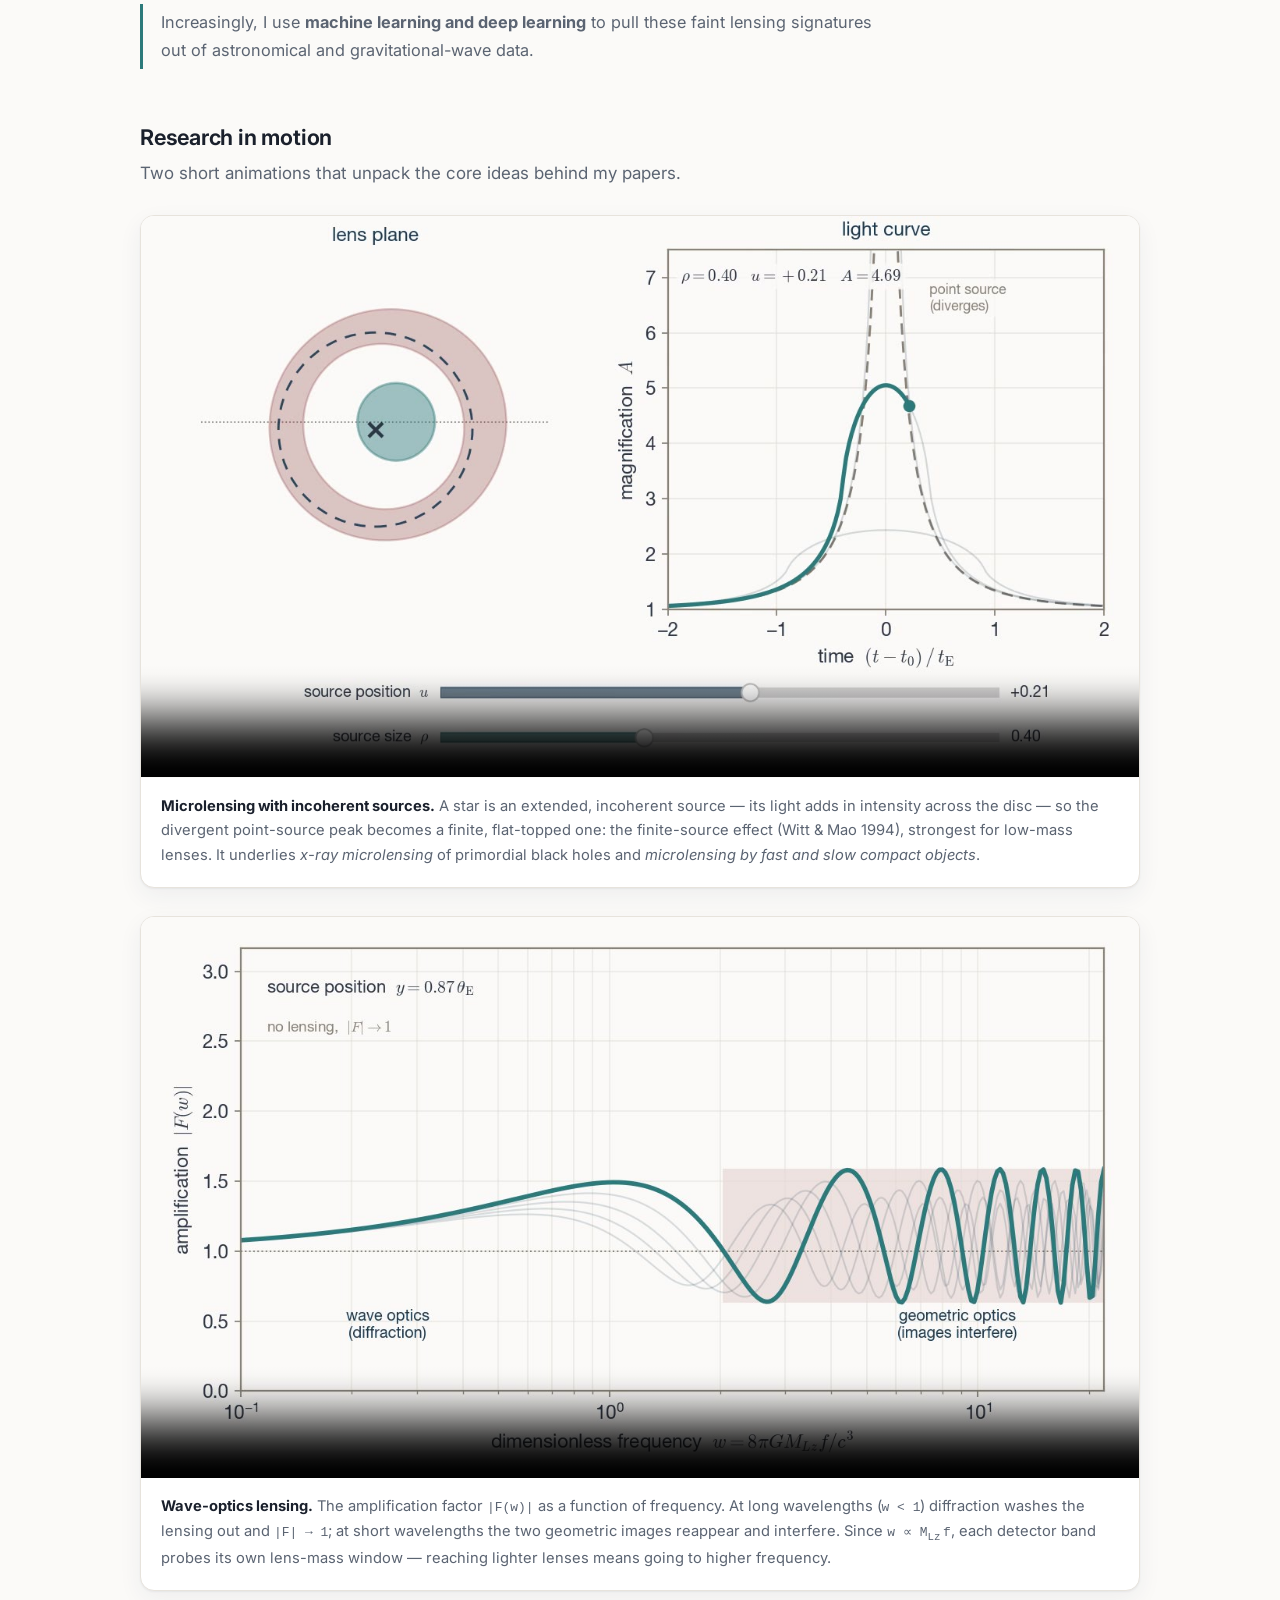
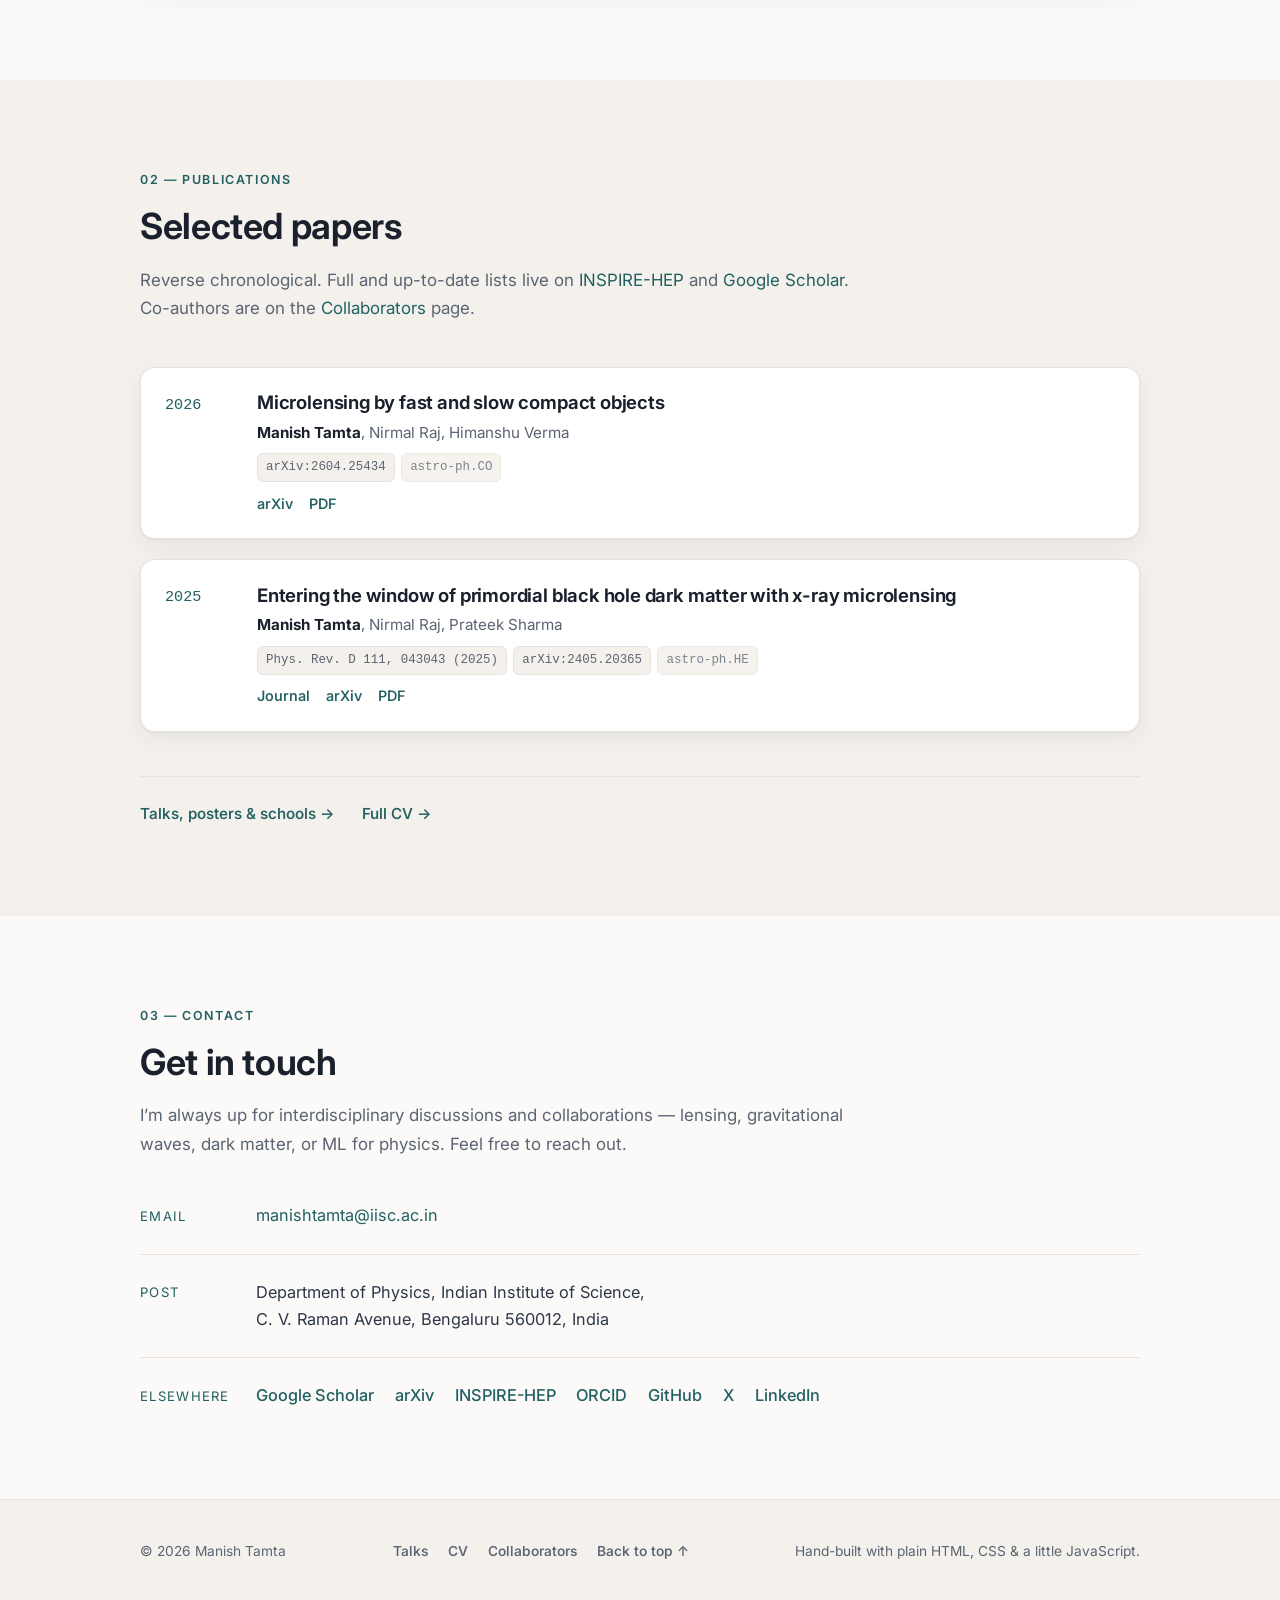
==== commit ec6612a2: "Mobile fixes: centre the menu button, clip playback like a silent GIF - .menu-toggle: add flex align" ====
--- a/index.html
+++ b/index.html
@@ -197,7 +197,7 @@
         </p>
 
         <figure class="clip">
-          <video controls muted loop playsinline preload="none"
+          <video muted loop playsinline autoplay preload="none"
                  poster="assets/animations/microlensing.jpg" width="1280" height="720">
             <source src="assets/animations/microlensing.mp4" type="video/mp4">
           </video>
@@ -212,7 +212,7 @@
         </figure>
 
         <figure class="clip">
-          <video controls muted loop playsinline preload="none"
+          <video muted loop playsinline autoplay preload="none"
                  poster="assets/animations/wave-optics.jpg" width="1280" height="720">
             <source src="assets/animations/wave-optics.mp4" type="video/mp4">
           </video>
--- a/assets/css/style.css
+++ b/assets/css/style.css
@@ -178,7 +178,7 @@
   :root:not([data-theme="light"]) .icon-moon { display: block; }
 }
 
-.menu-toggle { display: none; flex-direction: column; gap: 4px; }
+.menu-toggle { display: none; flex-direction: column; align-items: center; justify-content: center; gap: 4px; }
 .menu-toggle span { width: 17px; height: 2px; background: currentColor; border-radius: 2px; transition: transform .2s ease, opacity .2s ease; }
 
 /* ------------------------------------------------------------ sections -- */
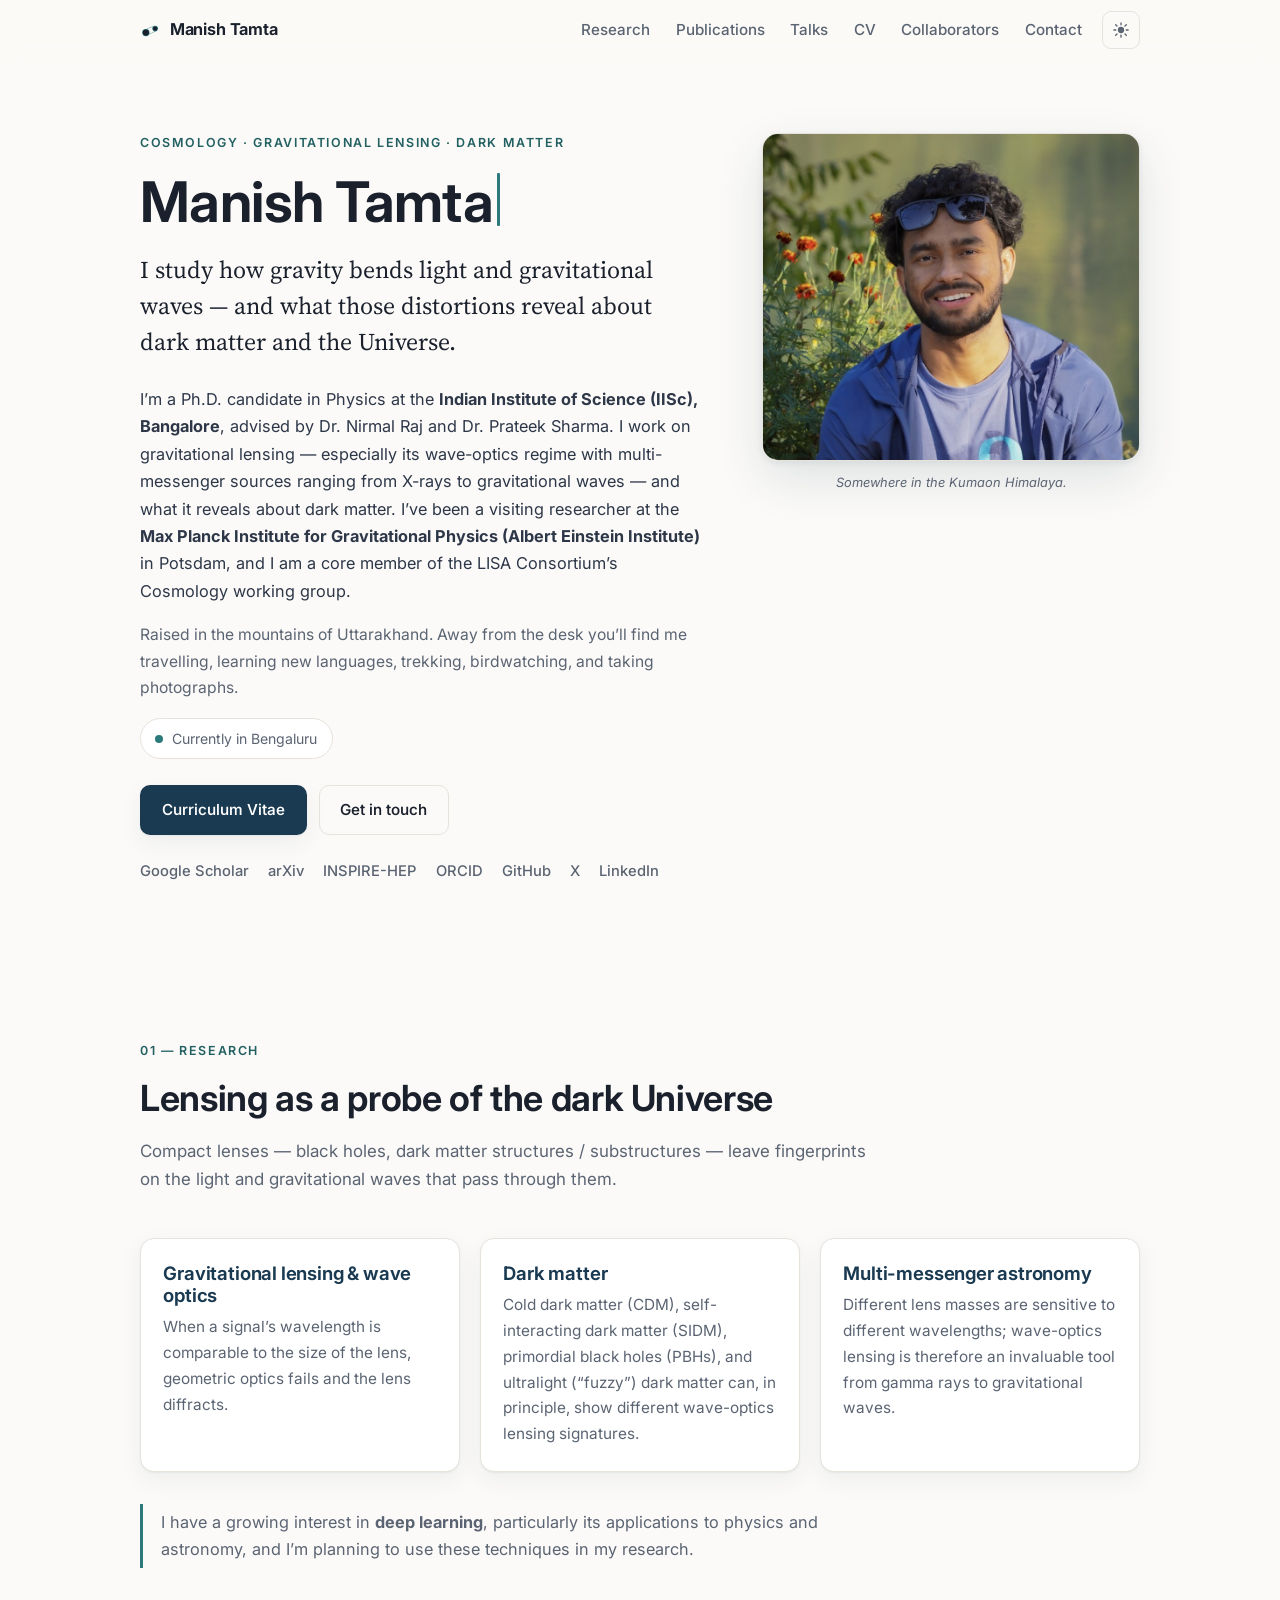
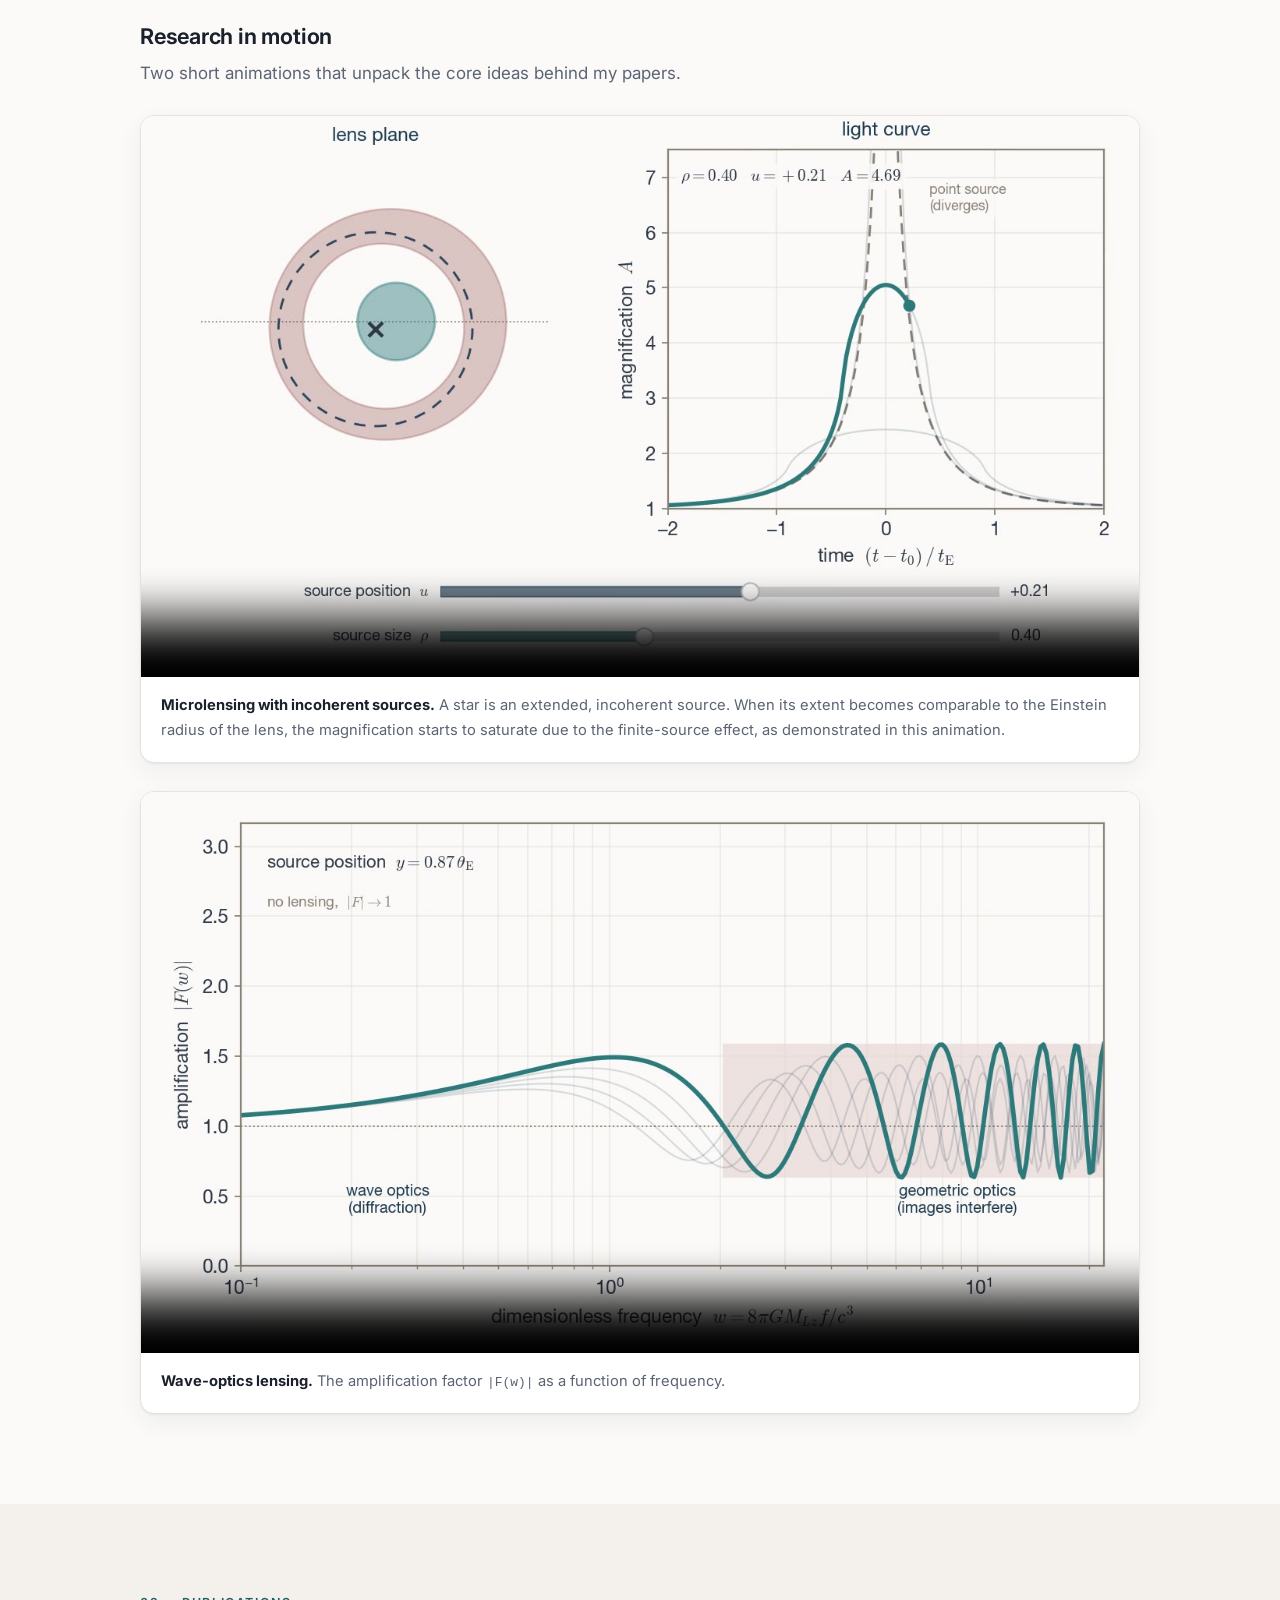
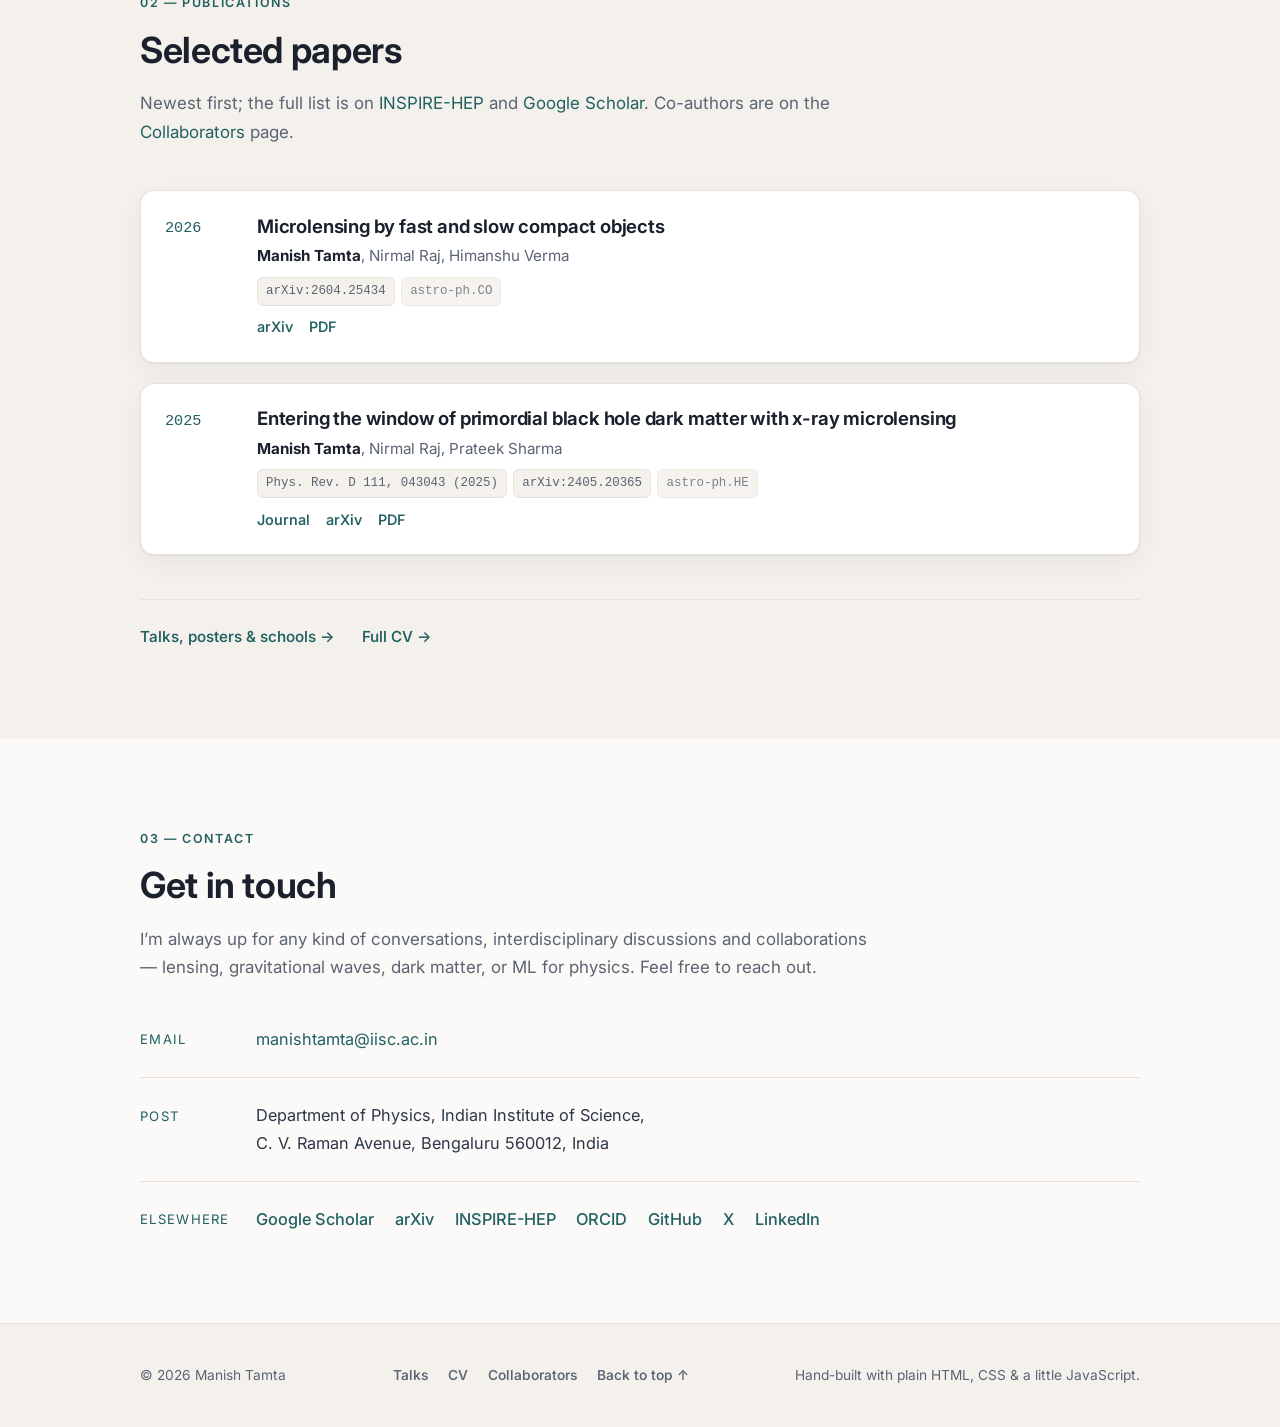
==== commit 0efdb65c: "Copy pass across all pages Home: name advisors as Dr.; "core member" of the LISA Cosmology WG; tight" ====
--- a/index.html
+++ b/index.html
@@ -99,23 +99,23 @@
         </p>
         <p>
           I&rsquo;m a Ph.D. candidate in Physics at the <strong>Indian Institute of Science
-          (IISc), Bangalore</strong>, advised by Nirmal Raj and Prateek Sharma. My work
-          sits at the intersection of gravitational lensing, gravitational waves, dark
-          matter, and cosmology, with a growing interest in machine learning for physical
-          data. I&rsquo;ve been a visiting researcher at the
+          (IISc), Bangalore</strong>, advised by Dr. Nirmal Raj and Dr. Prateek Sharma.
+          I work on gravitational lensing &mdash; especially its wave-optics regime with
+          multi-messenger sources ranging from X-rays to gravitational waves &mdash; and
+          what it reveals about dark matter. I&rsquo;ve been a visiting researcher at the
           <strong>Max Planck Institute for Gravitational Physics (Albert Einstein
-          Institute)</strong> in Potsdam, and I&rsquo;m part of the LISA Consortium&rsquo;s
-          Cosmology working group.
+          Institute)</strong> in Potsdam, and I am a core member of the LISA
+          Consortium&rsquo;s Cosmology working group.
         </p>
         <p class="hero-personal">
-          Raised in the mountains of Uttarakhand. Off the clock you&rsquo;ll find me
-          travelling, birdwatching, and taking photographs.
+          Raised in the mountains of Uttarakhand. Away from the desk you&rsquo;ll find me
+          travelling, learning new languages, trekking, birdwatching, and taking
+          photographs.
         </p>
 
         <p class="status">
           <span class="status-dot" aria-hidden="true"></span>
-          Currently in Bengaluru &middot; returning to AEI Potsdam as a visiting
-          researcher, May&ndash;June 2026
+          Currently in Bengaluru
         </p>
 
         <div class="hero-cta">
@@ -149,10 +149,9 @@
         <p class="kicker">01 — Research</p>
         <h2>Lensing as a probe of the dark Universe</h2>
         <p class="section-lead">
-          Compact lenses &mdash; black holes, dense dark-matter structures &mdash; leave
-          fingerprints on the light and gravitational waves that pass them. I build the
-          wave-optics theory of those fingerprints and use them to search for dark matter
-          across the electromagnetic and gravitational-wave spectrum.
+          Compact lenses &mdash; black holes, dark matter structures / substructures
+          &mdash; leave fingerprints on the light and gravitational waves that pass
+          through them.
         </p>
       </header>
 
@@ -160,34 +159,32 @@
         <article class="card">
           <h3>Gravitational lensing &amp; wave optics</h3>
           <p>
-            When a signal&rsquo;s wavelength is comparable to a lens&rsquo;s Einstein
-            radius, geometric optics fails and the lens diffracts. I compute the resulting
-            frequency-dependent amplification &mdash; the observable that turns a lensed
-            source into a measurement of the lens.
+            When a signal&rsquo;s wavelength is comparable to the size of the lens,
+            geometric optics fails and the lens diffracts.
           </p>
         </article>
         <article class="card">
           <h3>Dark matter</h3>
           <p>
-            Primordial black holes and ultralight (&ldquo;fuzzy&rdquo;) dark matter both
-            act as lenses. I map where microlensing and wave-optics signatures can open
-            &mdash; or close &mdash; windows of dark-matter parameter space.
+            Cold dark matter (CDM), self-interacting dark matter (SIDM), primordial black
+            holes (PBHs), and ultralight (&ldquo;fuzzy&rdquo;) dark matter can, in
+            principle, show different wave-optics lensing signatures.
           </p>
         </article>
         <article class="card">
           <h3>Multi-messenger astronomy</h3>
           <p>
-            The same lens looks different to an X-ray telescope and to LISA. I connect
-            microlensing of X-ray sources to strong and wave-optics lensing of
-            gravitational waves, so observations at opposite ends of the spectrum
-            constrain the same physics.
+            Different lens masses are sensitive to different wavelengths; wave-optics
+            lensing is therefore an invaluable tool from gamma rays to gravitational
+            waves.
           </p>
         </article>
       </div>
 
       <p class="research-note">
-        Increasingly, I use <strong>machine learning and deep learning</strong> to pull
-        these faint lensing signatures out of astronomical and gravitational-wave data.
+        I have a growing interest in <strong>deep learning</strong>, particularly its
+        applications to physics and astronomy, and I&rsquo;m planning to use these
+        techniques in my research.
       </p>
 
       <div class="motion">
@@ -203,11 +200,9 @@
           </video>
           <figcaption>
             <strong>Microlensing with incoherent sources.</strong> A star is an
-            extended, incoherent source &mdash; its light adds in intensity across the
-            disc &mdash; so the divergent point-source peak becomes a finite,
-            flat-topped one: the finite-source effect (Witt &amp; Mao 1994), strongest
-            for low-mass lenses. It underlies <em>x-ray microlensing</em> of primordial
-            black holes and <em>microlensing by fast and slow compact objects</em>.
+            extended, incoherent source. When its extent becomes comparable to the
+            Einstein radius of the lens, the magnification starts to saturate due to the
+            finite-source effect, as demonstrated in this animation.
           </figcaption>
         </figure>
 
@@ -218,12 +213,7 @@
           </video>
           <figcaption>
             <strong>Wave-optics lensing.</strong> The amplification factor
-            <span class="m">|F(w)|</span> as a function of frequency. At long wavelengths
-            (<span class="m">w &lt; 1</span>) diffraction washes the lensing out and
-            <span class="m">|F| &rarr; 1</span>; at short wavelengths the two geometric
-            images reappear and interfere. Since <span class="m">w &prop; M<sub>Lz</sub>&thinsp;f</span>,
-            each detector band probes its own lens-mass window &mdash; reaching lighter
-            lenses means going to higher frequency.
+            <span class="m">|F(w)|</span> as a function of frequency.
           </figcaption>
         </figure>
       </div>
@@ -237,7 +227,7 @@
         <p class="kicker">02 — Publications</p>
         <h2>Selected papers</h2>
         <p class="section-lead">
-          Reverse chronological. Full and up-to-date lists live on
+          Newest first; the full list is on
           <a href="https://inspirehep.net/authors/2797698" target="_blank" rel="noopener">INSPIRE-HEP</a>
           and
           <a href="https://scholar.google.com/citations?user=9Eu10_cAAAAJ" target="_blank" rel="noopener">Google Scholar</a>.
@@ -291,9 +281,9 @@
         <p class="kicker">03 — Contact</p>
         <h2>Get in touch</h2>
         <p class="section-lead">
-          I&rsquo;m always up for interdisciplinary discussions and collaborations &mdash;
-          lensing, gravitational waves, dark matter, or ML for physics. Feel free to
-          reach out.
+          I&rsquo;m always up for any kind of conversations, interdisciplinary discussions
+          and collaborations &mdash; lensing, gravitational waves, dark matter, or ML for
+          physics. Feel free to reach out.
         </p>
       </header>
 
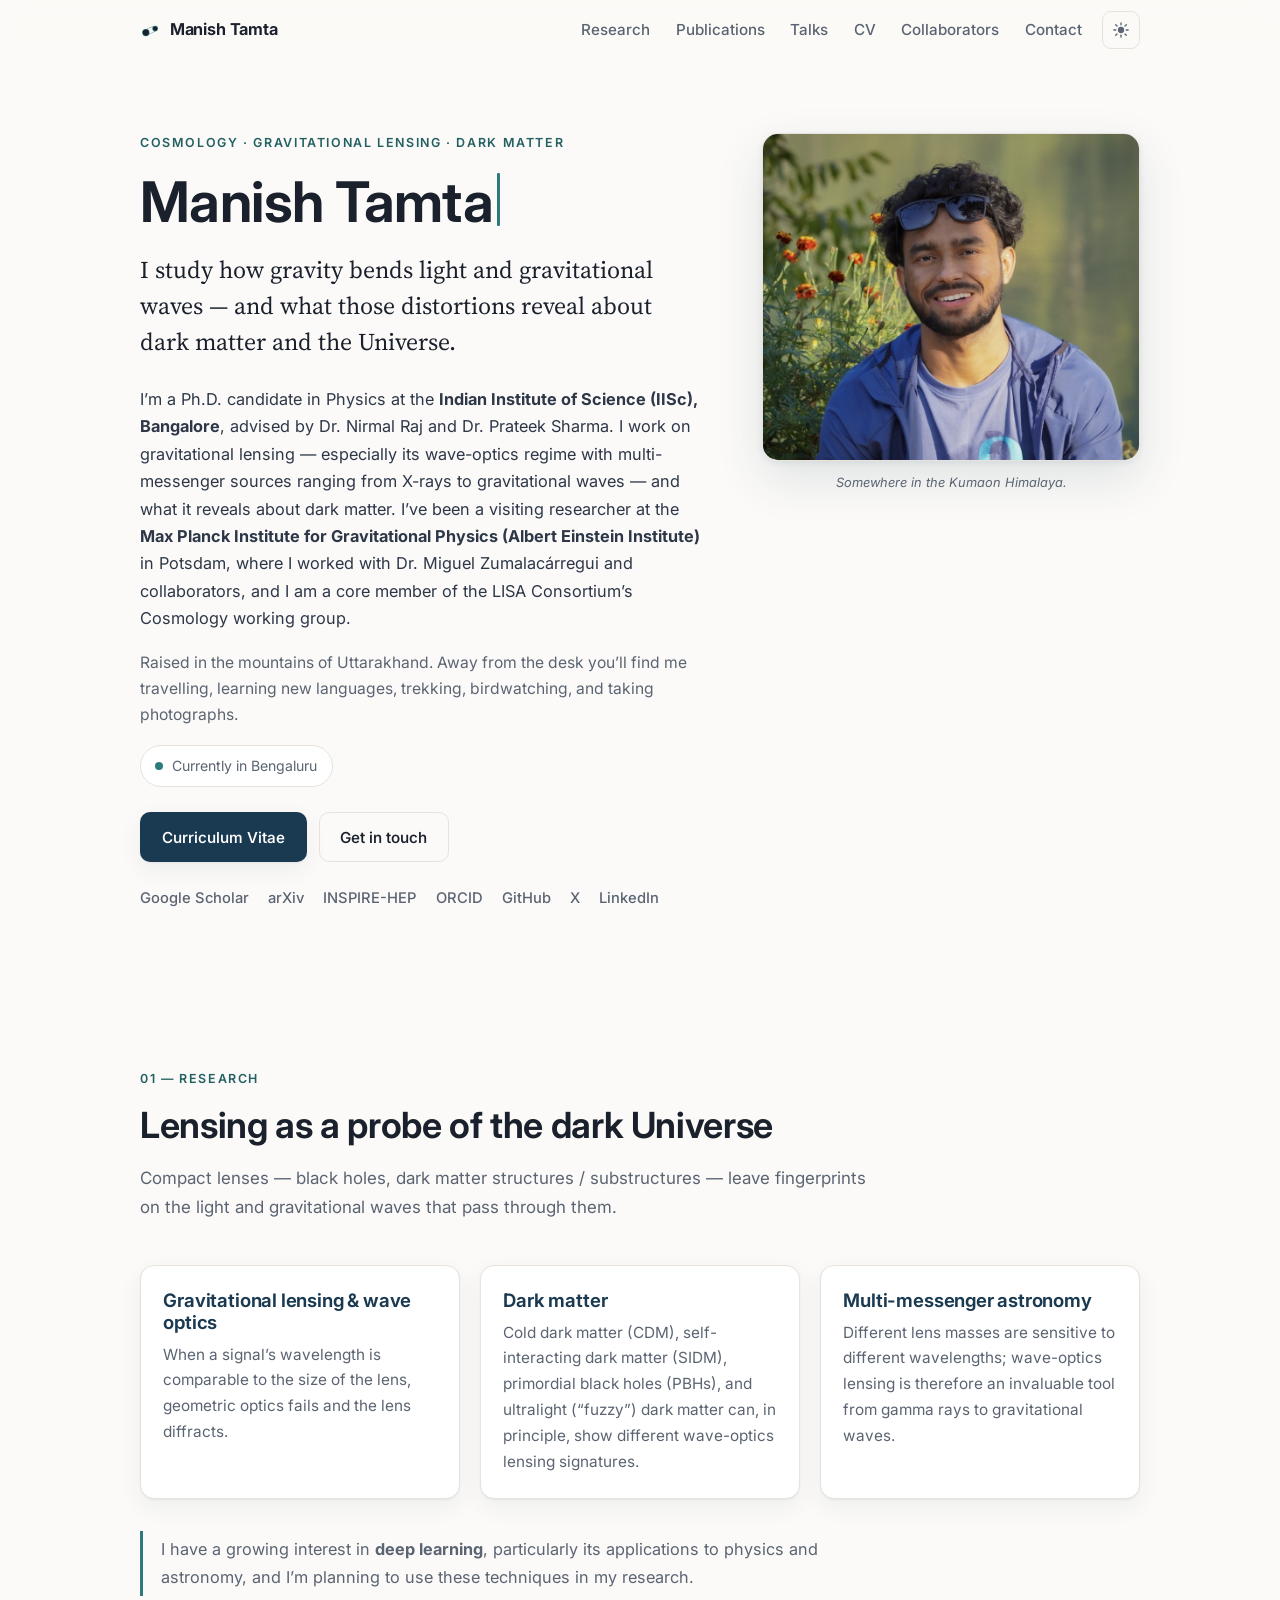
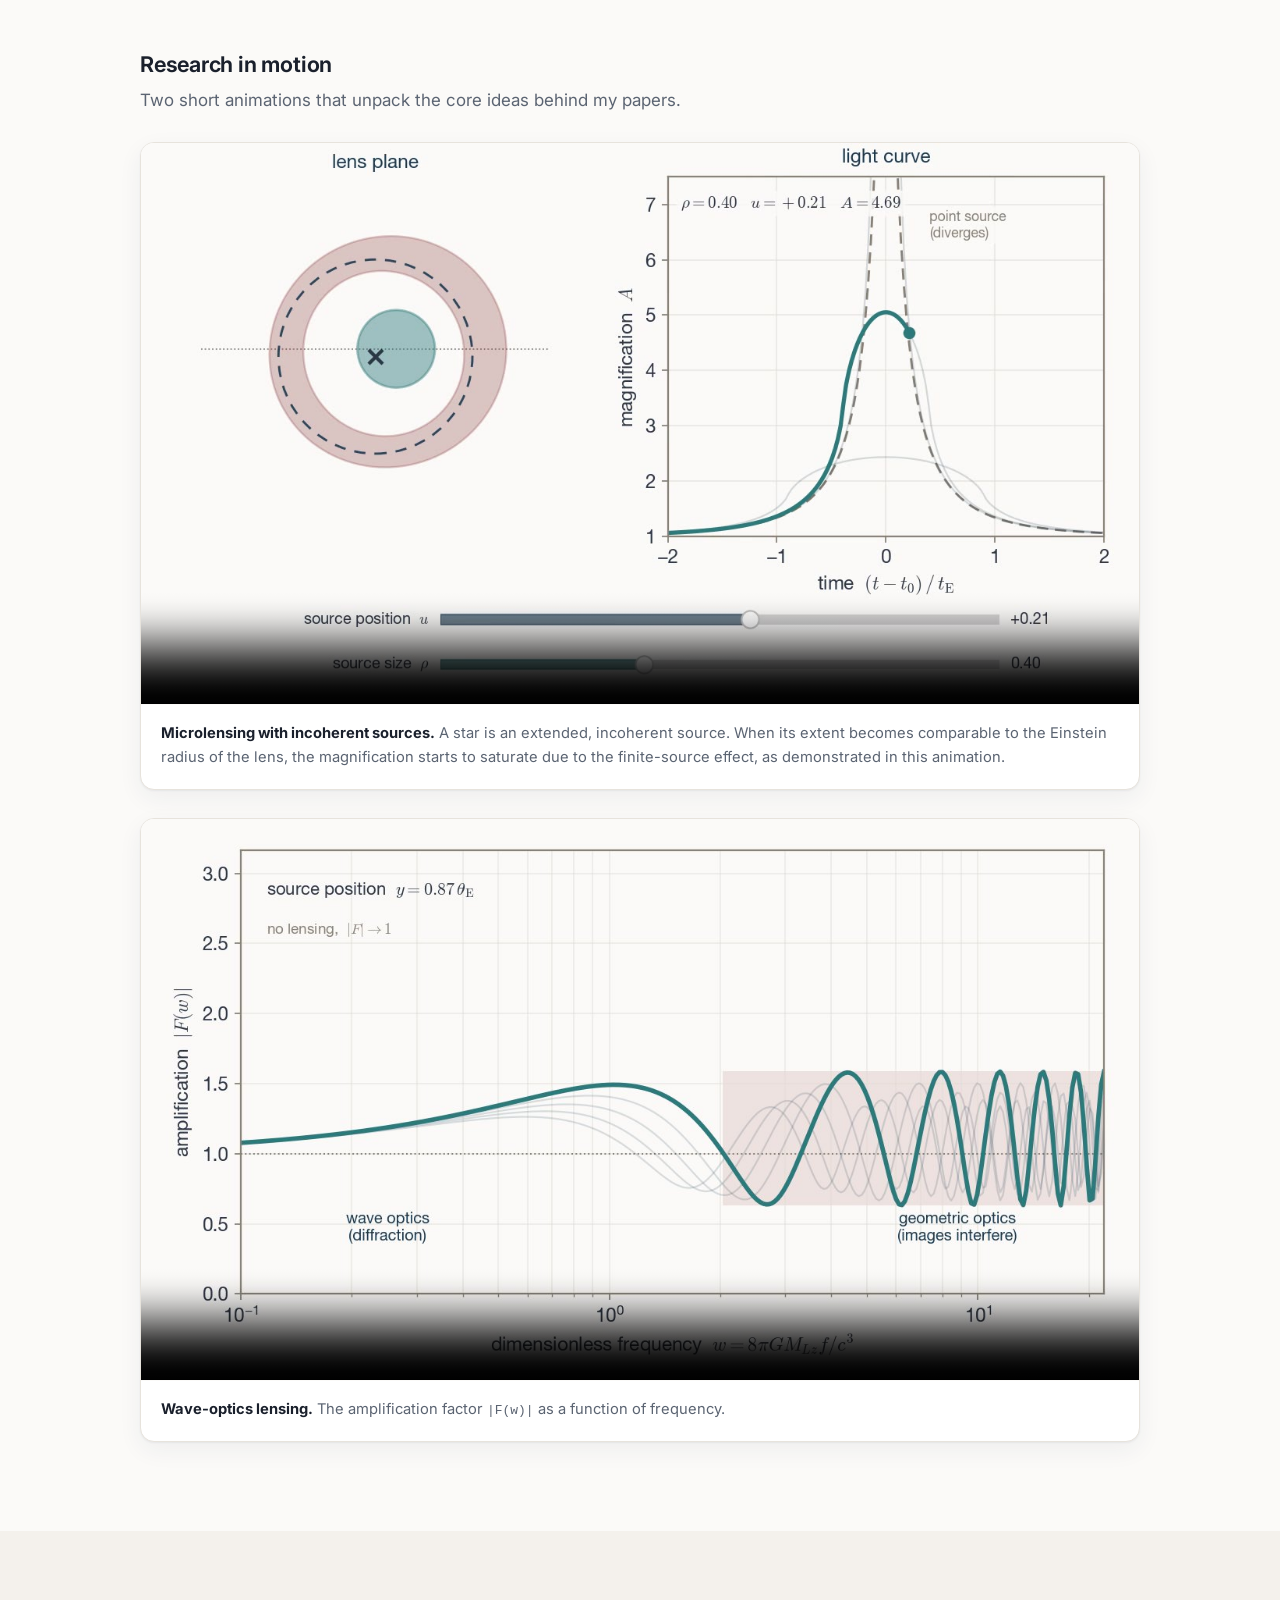
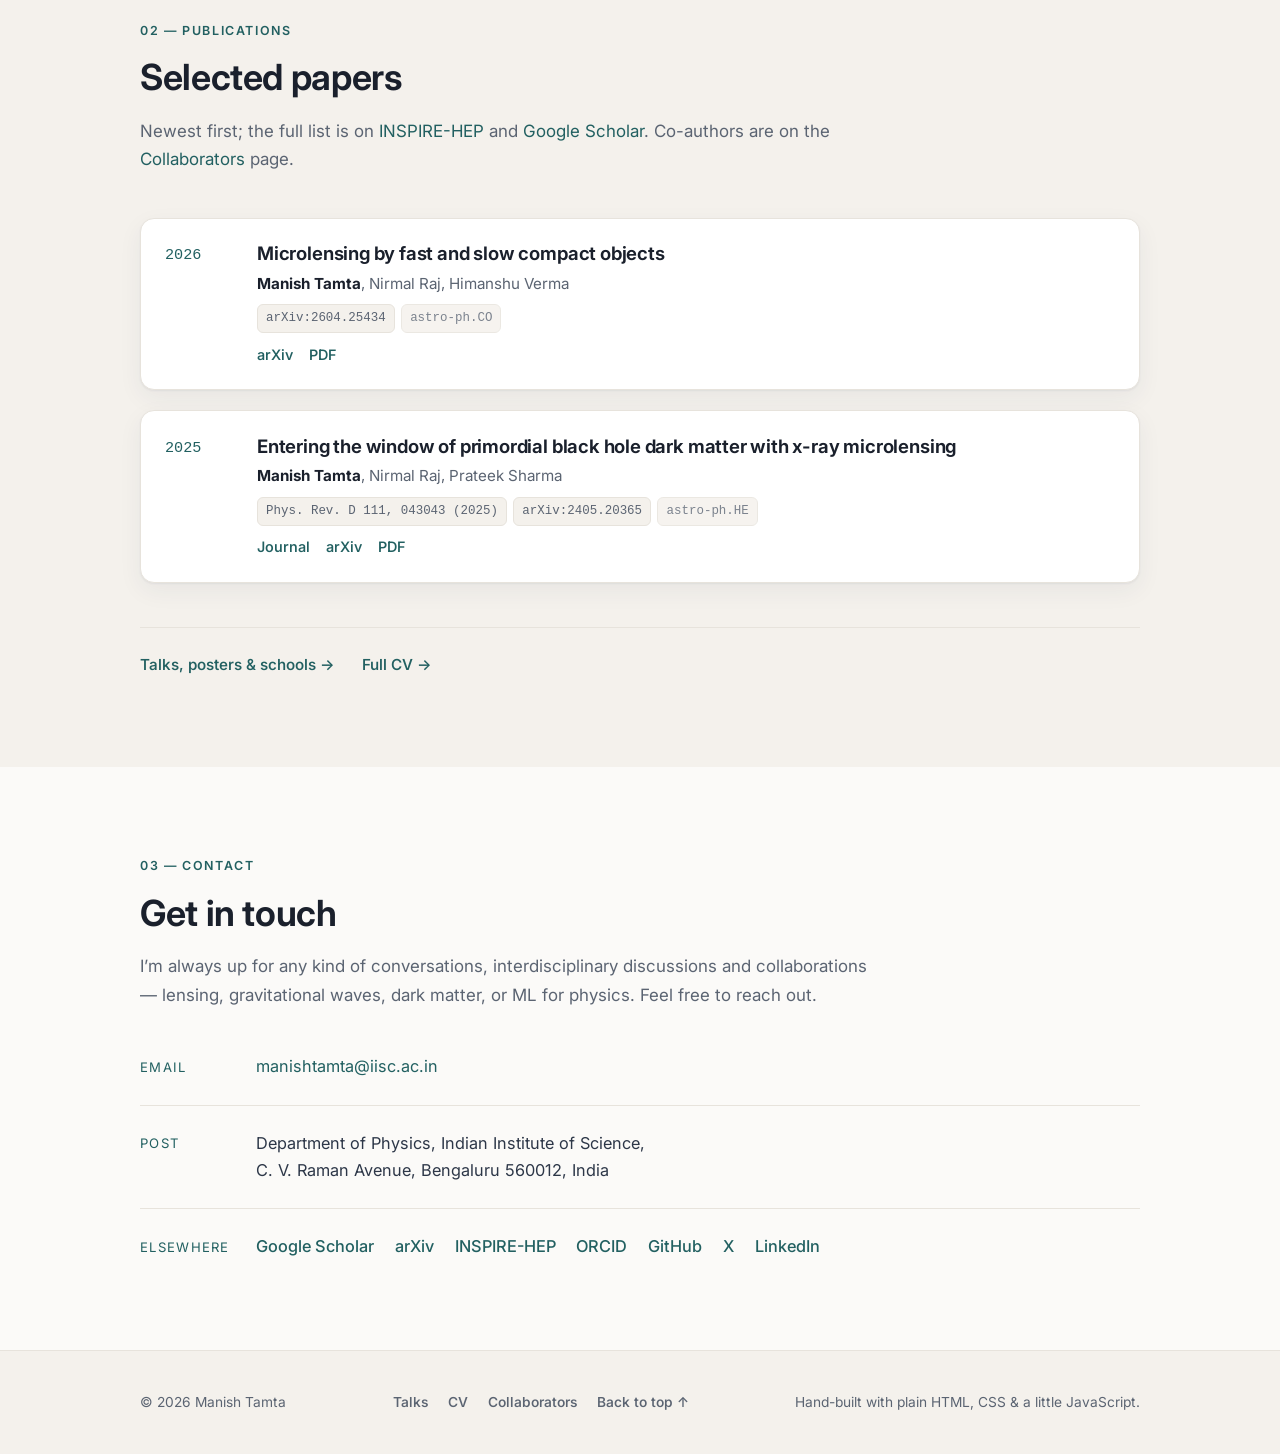
==== commit 901e4834: "Home bio: note the AEI collaboration with Dr. Miguel Zumalacárregui Co-Authored-By: Claude Sonnet 5 " ====
--- a/index.html
+++ b/index.html
@@ -104,7 +104,8 @@
           multi-messenger sources ranging from X-rays to gravitational waves &mdash; and
           what it reveals about dark matter. I&rsquo;ve been a visiting researcher at the
           <strong>Max Planck Institute for Gravitational Physics (Albert Einstein
-          Institute)</strong> in Potsdam, and I am a core member of the LISA
+          Institute)</strong> in Potsdam, where I worked with Dr. Miguel
+          Zumalac&aacute;rregui and collaborators, and I am a core member of the LISA
           Consortium&rsquo;s Cosmology working group.
         </p>
         <p class="hero-personal">
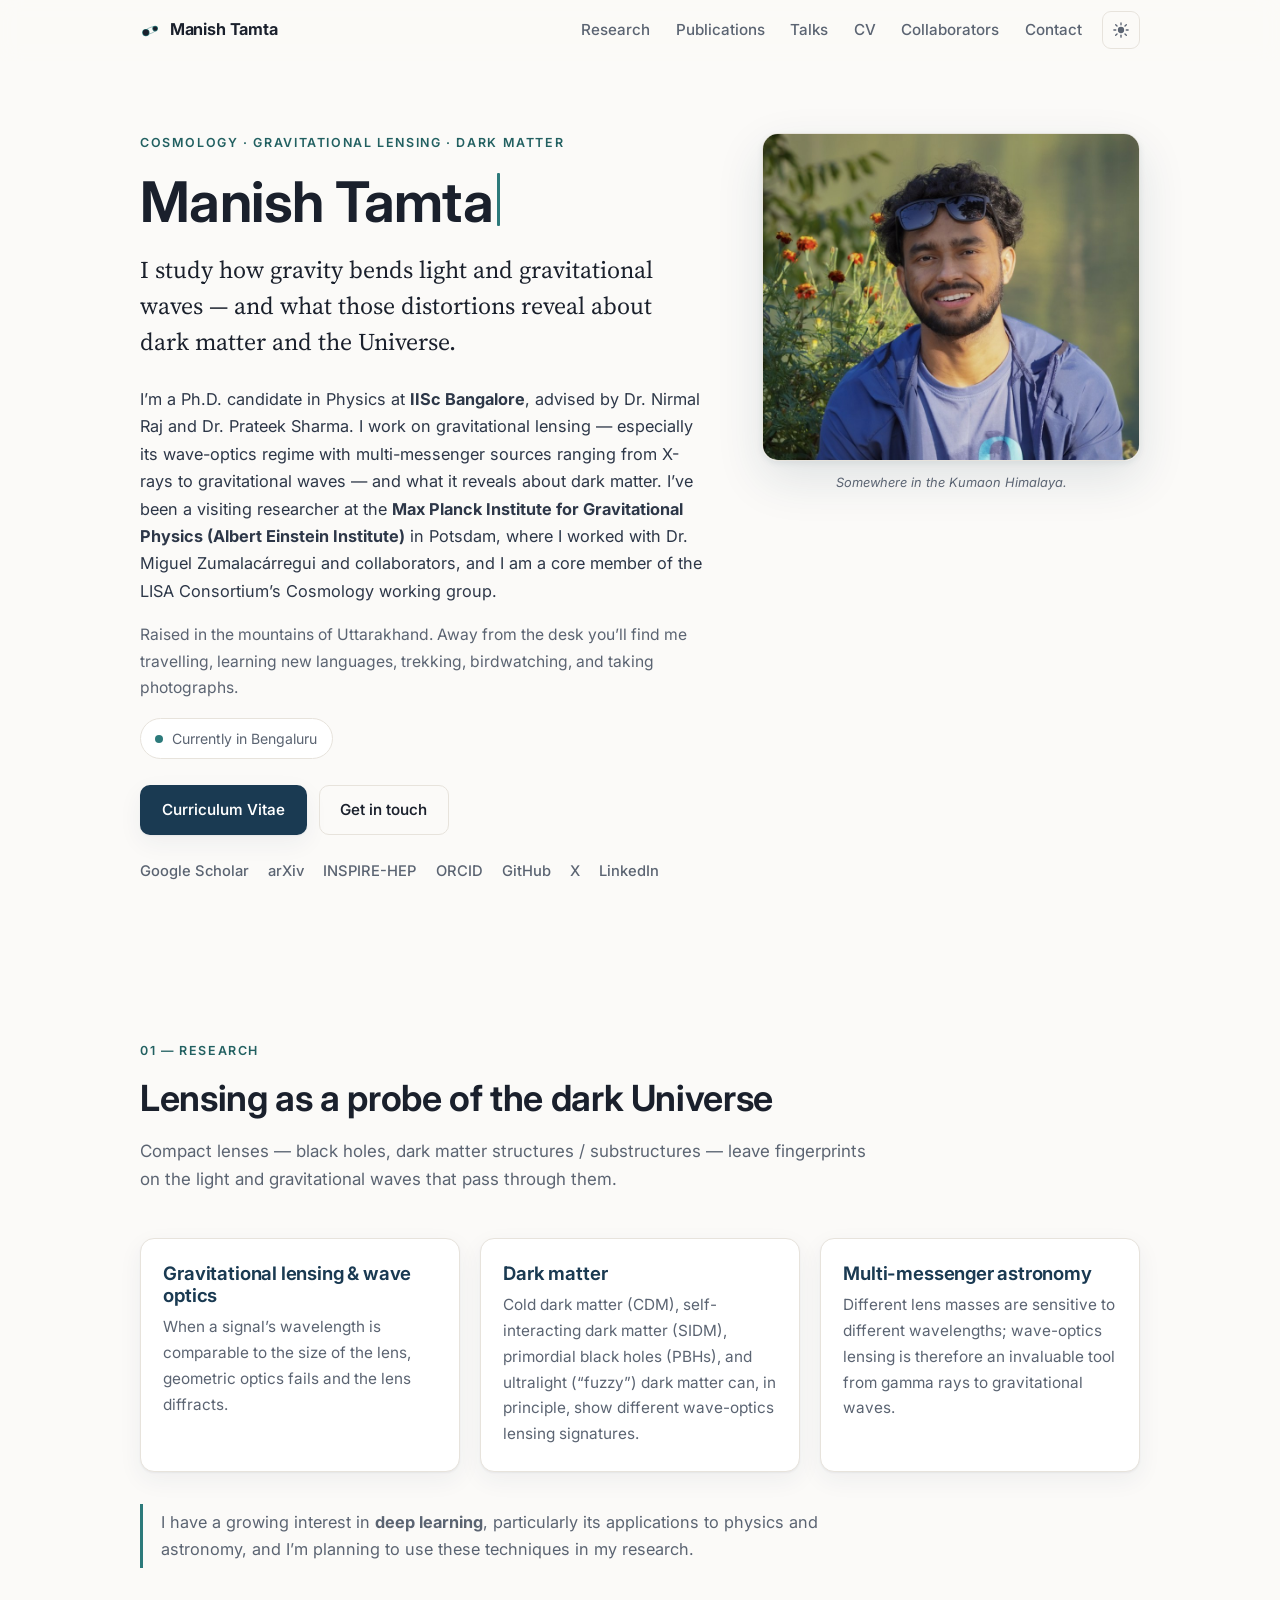
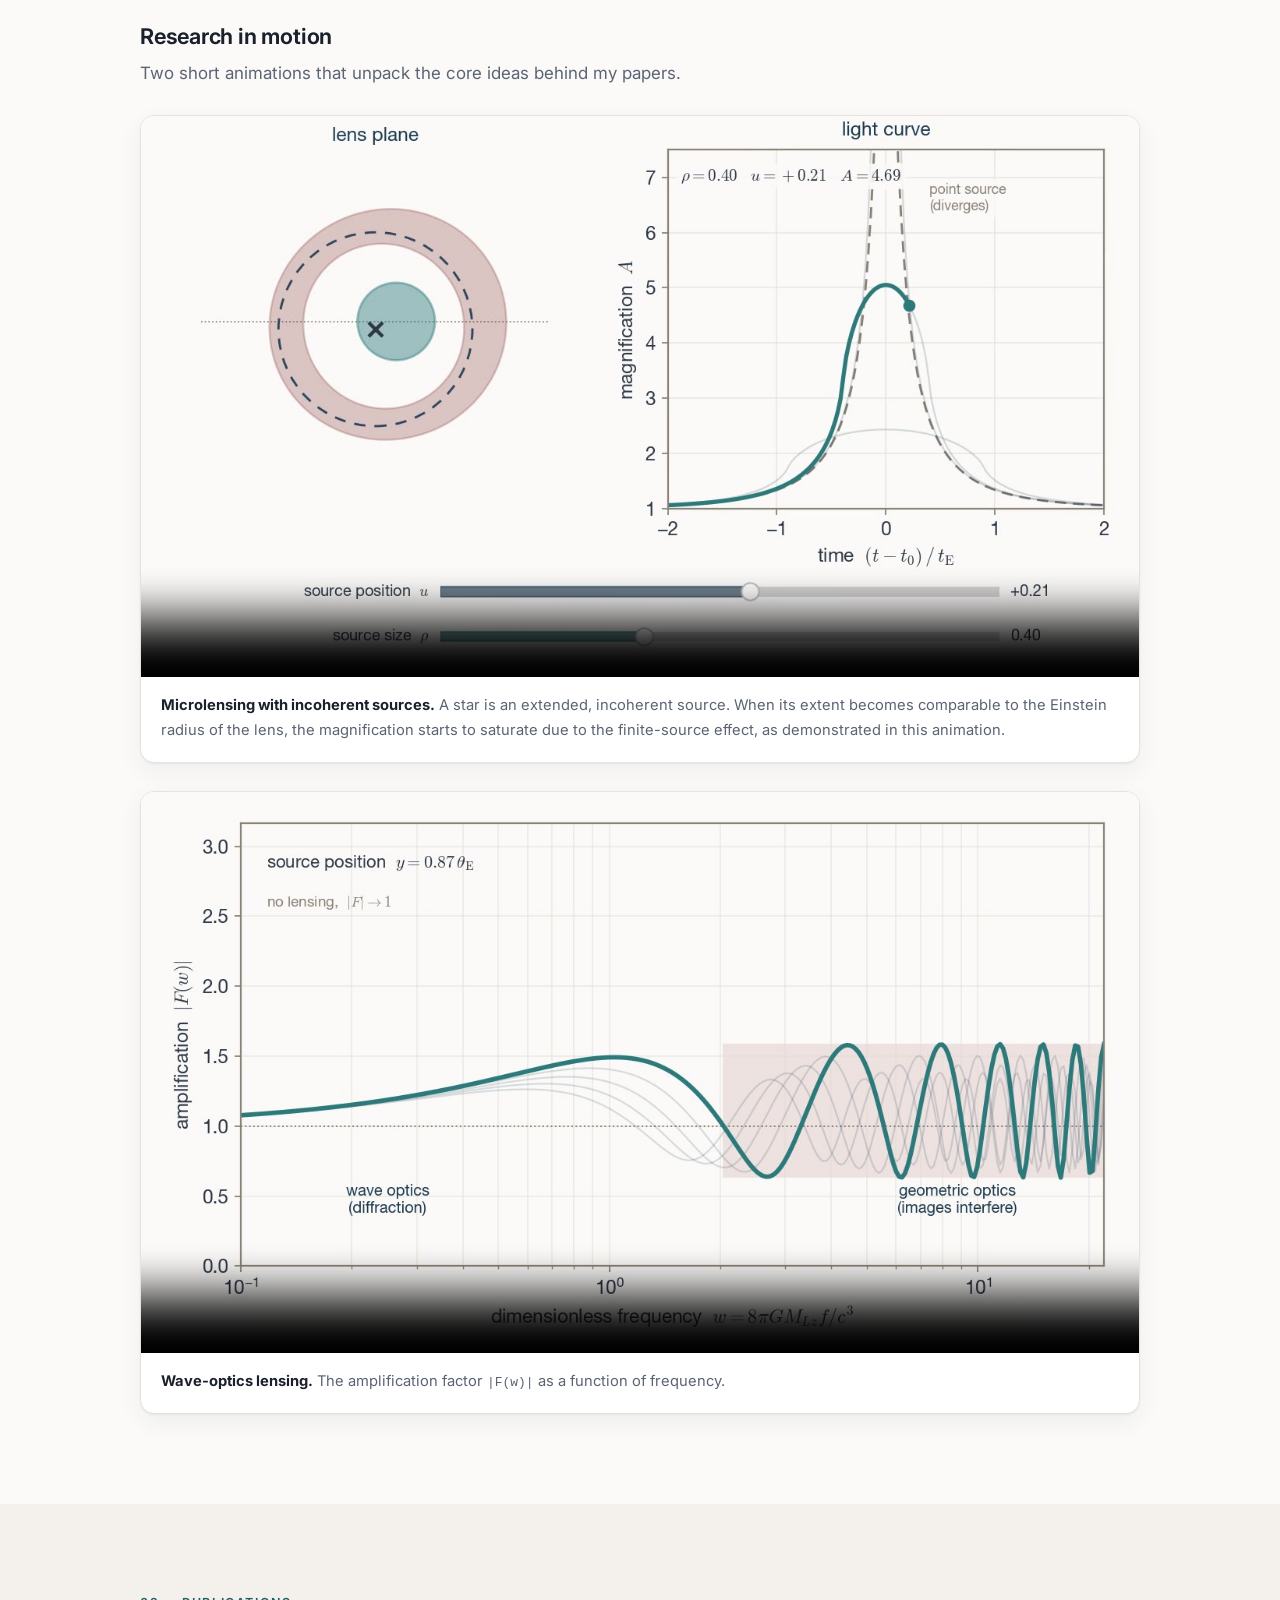
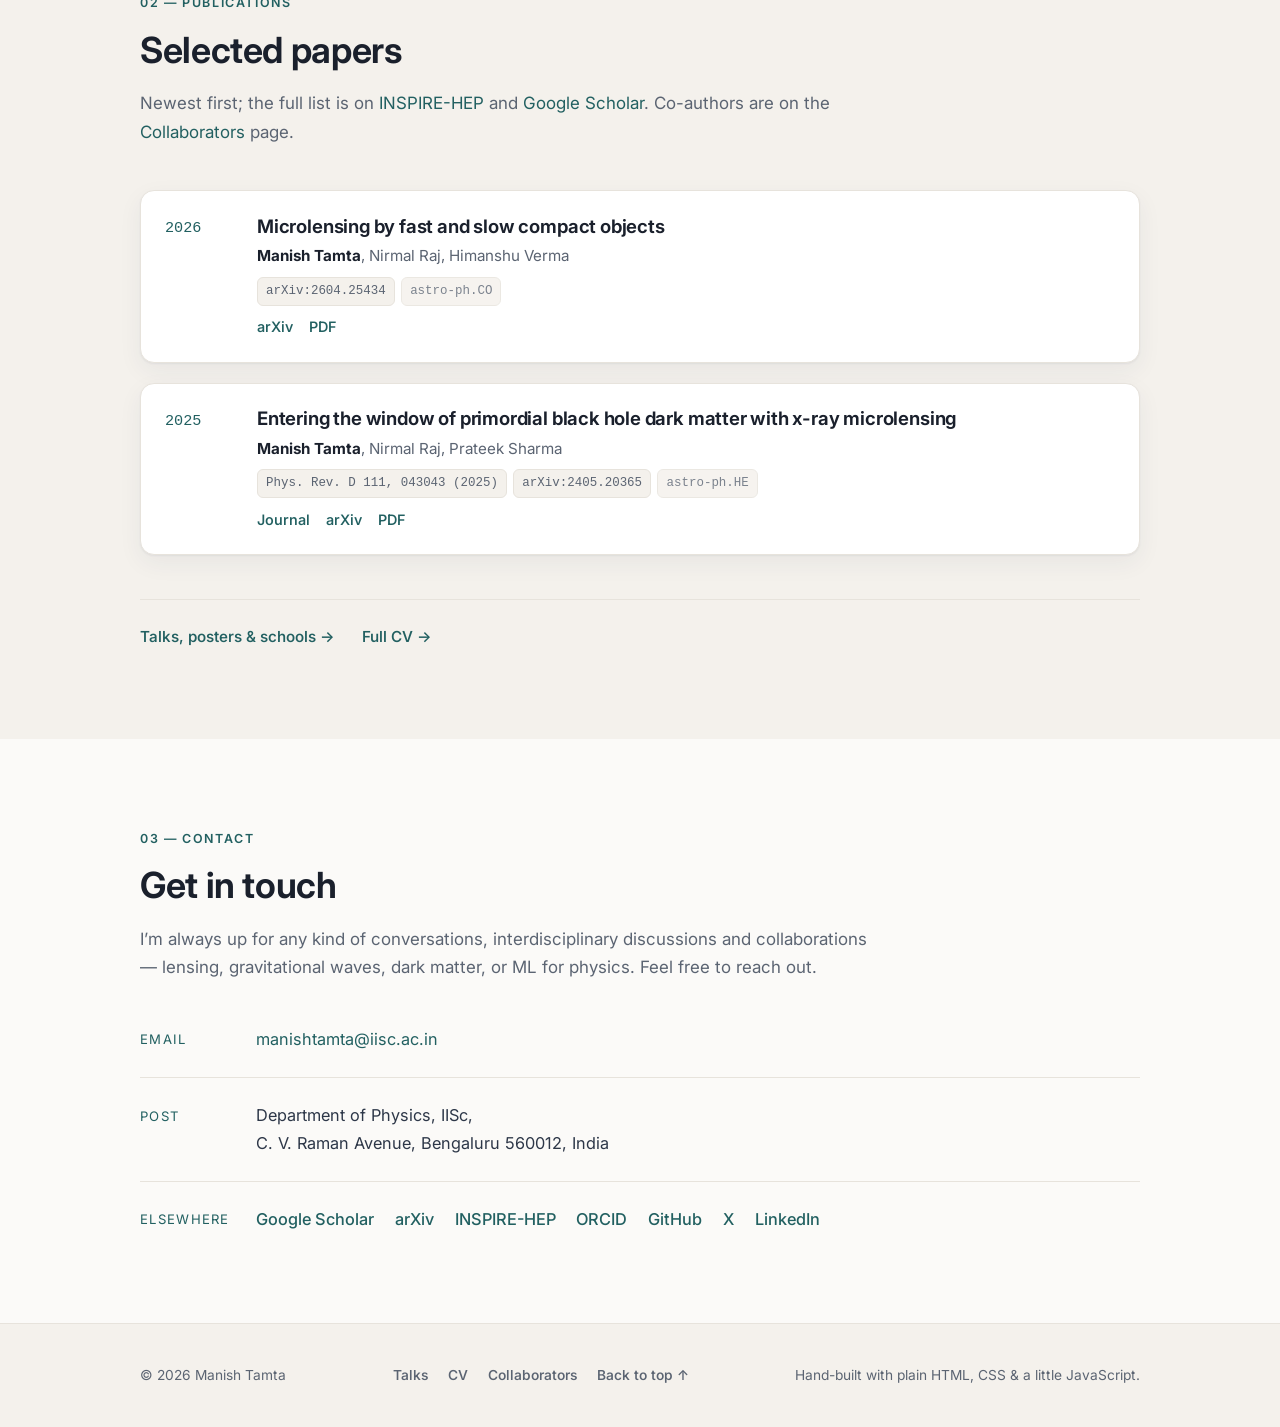
==== commit c7602a49: "Use "IISc Bangalore" instead of the full institution name Hero bio, meta description, JSON-LD affili" ====
--- a/index.html
+++ b/index.html
@@ -5,7 +5,7 @@
 <meta name="viewport" content="width=device-width, initial-scale=1">
 <script>document.documentElement.classList.add('js')</script>
 <title>Manish Tamta — Cosmology, gravitational lensing &amp; dark matter</title>
-<meta name="description" content="Manish Tamta is a Physics PhD candidate at the Indian Institute of Science (IISc), Bangalore, working on gravitational lensing, gravitational-wave astronomy, dark matter and cosmology.">
+<meta name="description" content="Manish Tamta is a Physics PhD candidate at IISc Bangalore, working on gravitational lensing, gravitational-wave astronomy, dark matter and cosmology.">
 <meta name="author" content="Manish Tamta">
 <link rel="canonical" href="https://manns01.github.io/manishtamta/">
 
@@ -39,10 +39,10 @@
   "jobTitle": "PhD Candidate in Physics",
   "affiliation": {
     "@type": "CollegeOrUniversity",
-    "name": "Indian Institute of Science (IISc), Bangalore"
+    "name": "IISc Bangalore"
   },
   "alumniOf": [
-    { "@type": "CollegeOrUniversity", "name": "Indian Institute of Science (IISc), Bangalore" },
+    { "@type": "CollegeOrUniversity", "name": "IISc Bangalore" },
     { "@type": "CollegeOrUniversity", "name": "St. Stephen's College, University of Delhi" }
   ],
   "knowsAbout": [
@@ -98,8 +98,7 @@
           distortions reveal about dark matter and the Universe.
         </p>
         <p>
-          I&rsquo;m a Ph.D. candidate in Physics at the <strong>Indian Institute of Science
-          (IISc), Bangalore</strong>, advised by Dr. Nirmal Raj and Dr. Prateek Sharma.
+          I&rsquo;m a Ph.D. candidate in Physics at <strong>IISc Bangalore</strong>, advised by Dr. Nirmal Raj and Dr. Prateek Sharma.
           I work on gravitational lensing &mdash; especially its wave-optics regime with
           multi-messenger sources ranging from X-rays to gravitational waves &mdash; and
           what it reveals about dark matter. I&rsquo;ve been a visiting researcher at the
@@ -295,7 +294,7 @@
         </div>
         <div>
           <dt>Post</dt>
-          <dd>Department of Physics, Indian Institute of Science,<br>C. V. Raman Avenue, Bengaluru 560012, India</dd>
+          <dd>Department of Physics, IISc,<br>C. V. Raman Avenue, Bengaluru 560012, India</dd>
         </div>
         <div>
           <dt>Elsewhere</dt>
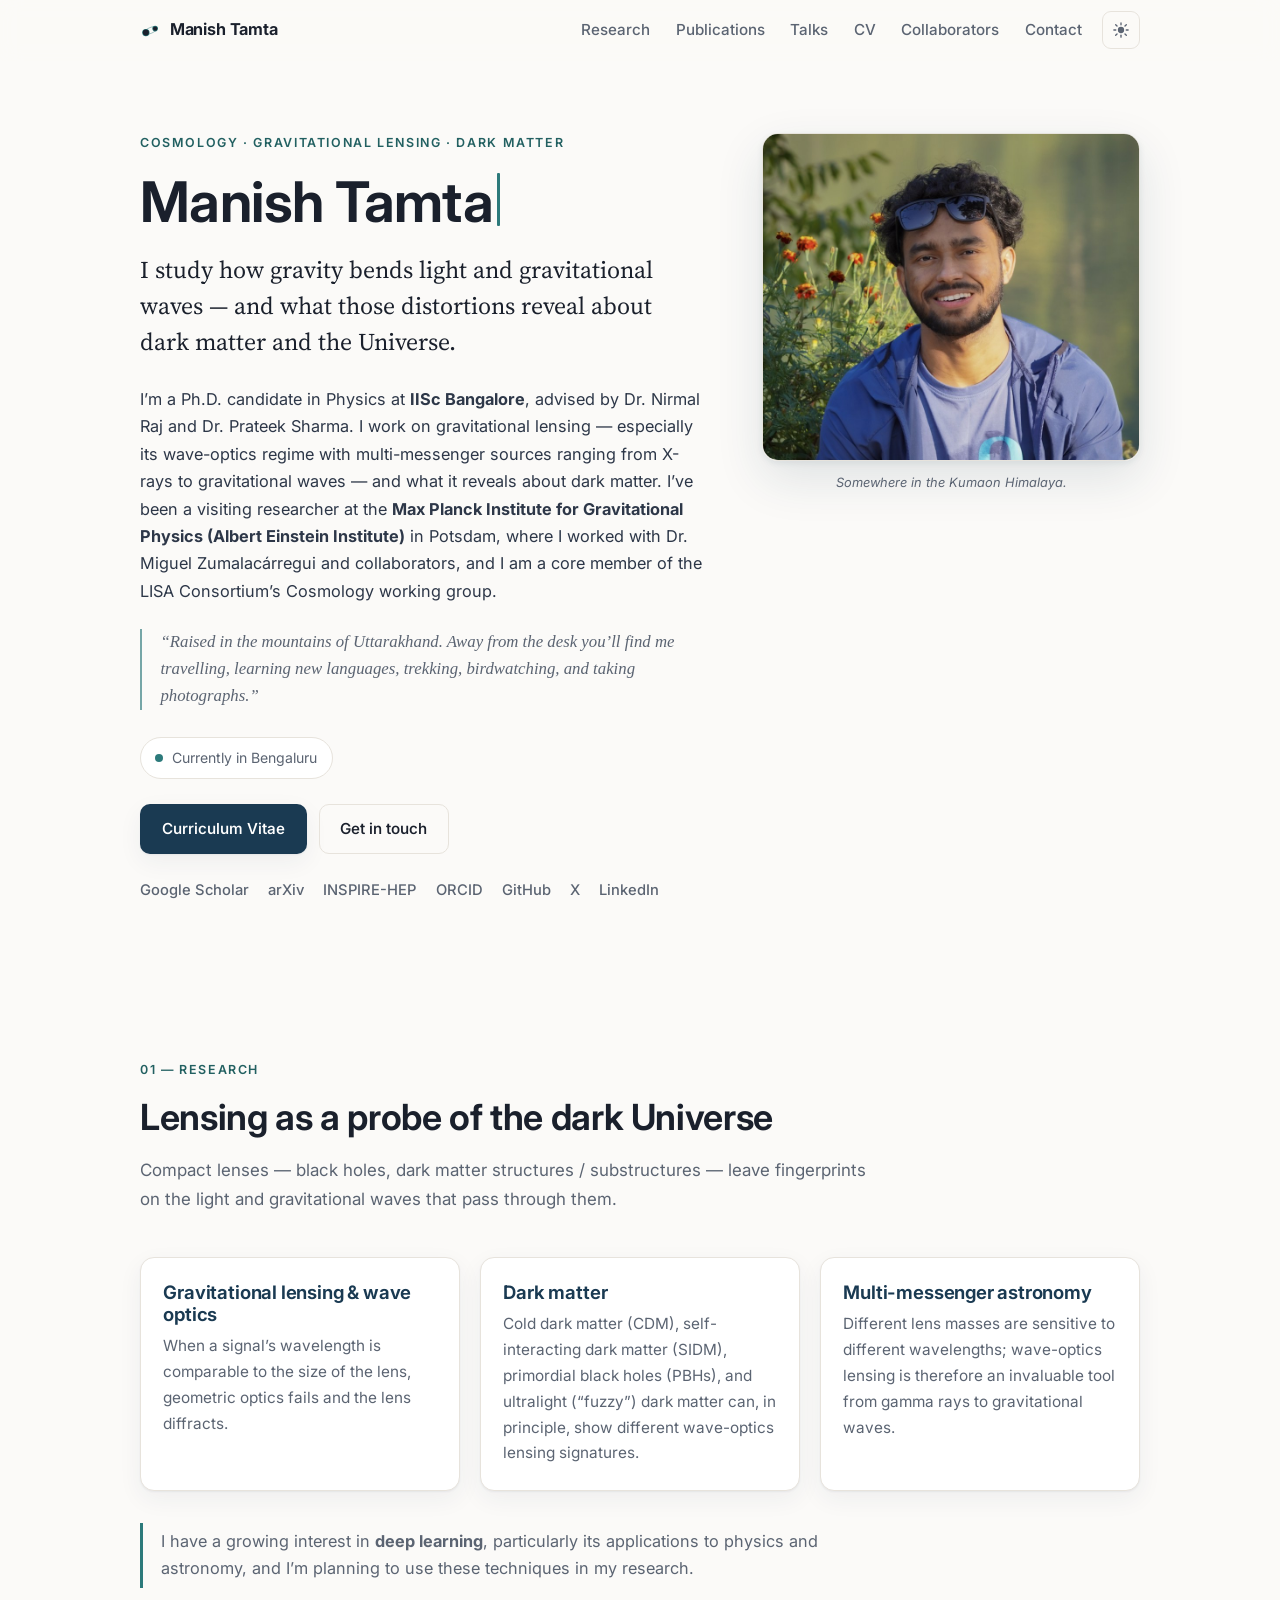
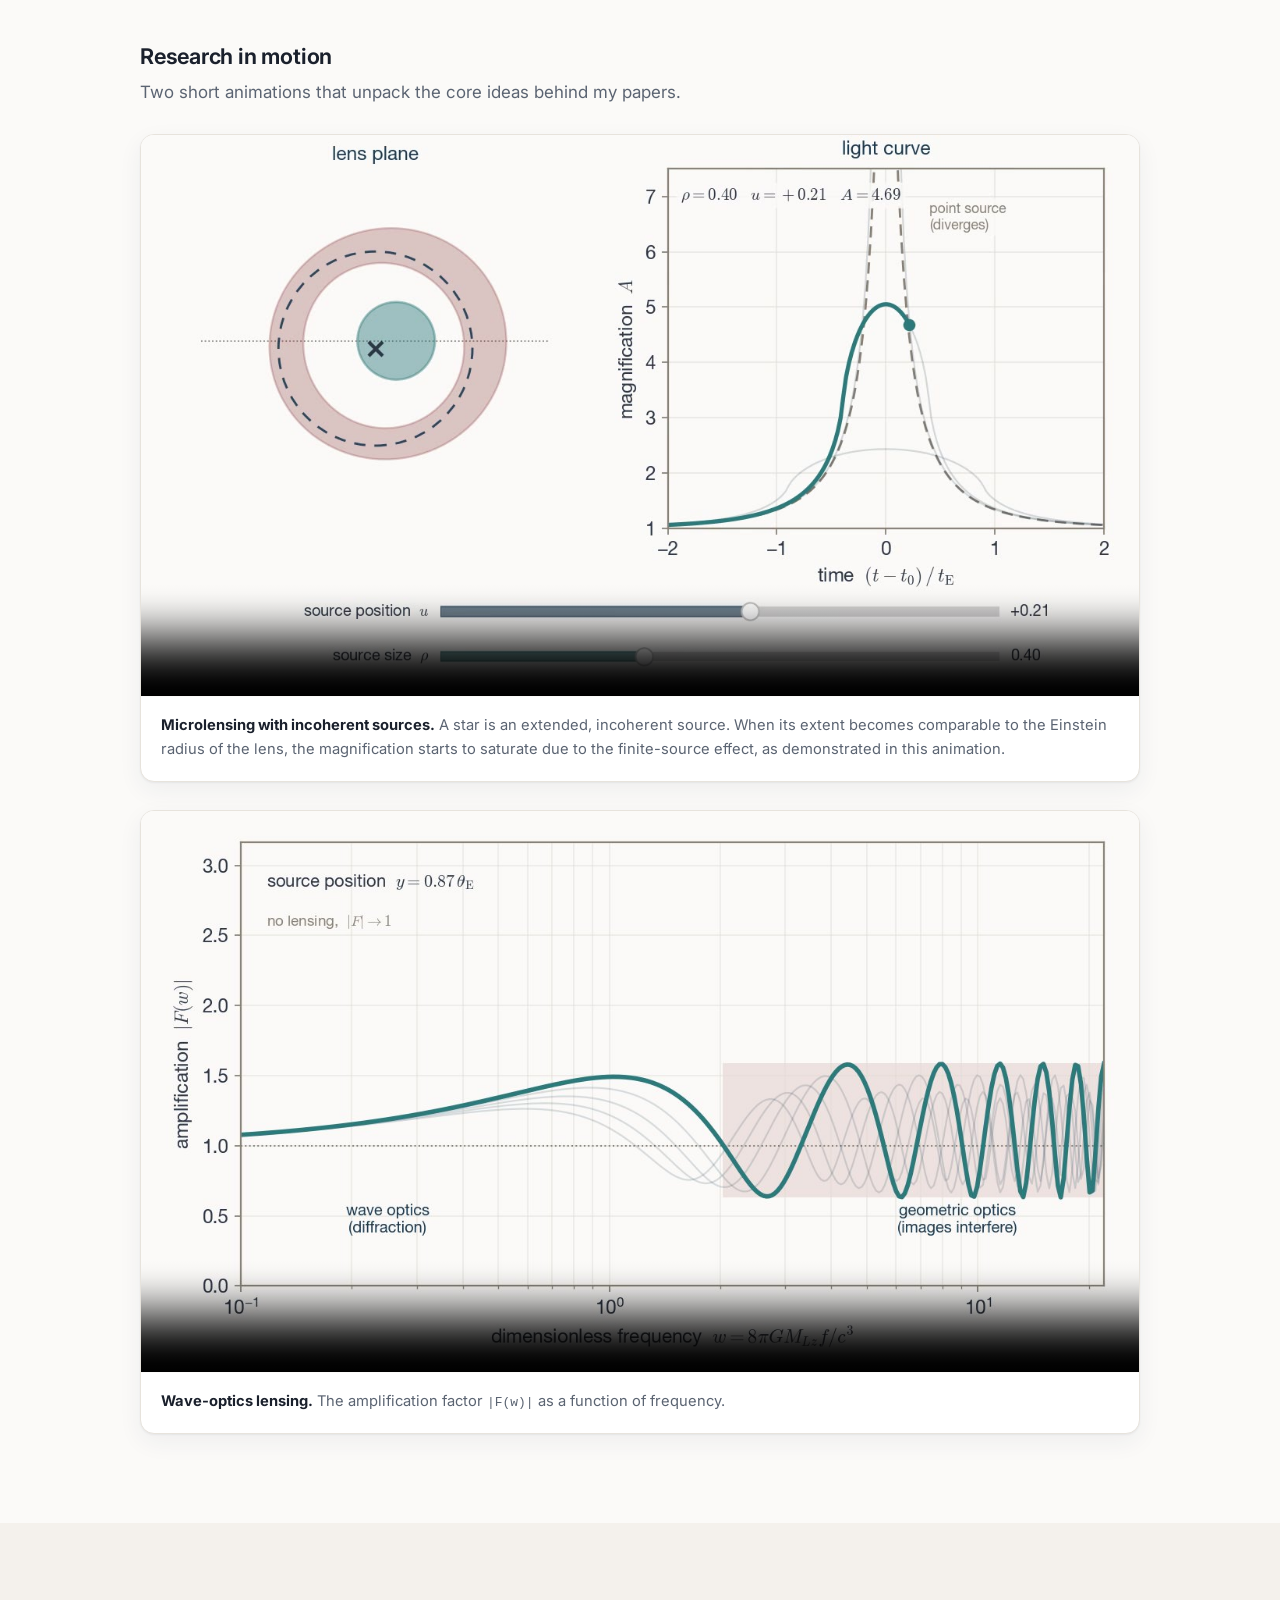
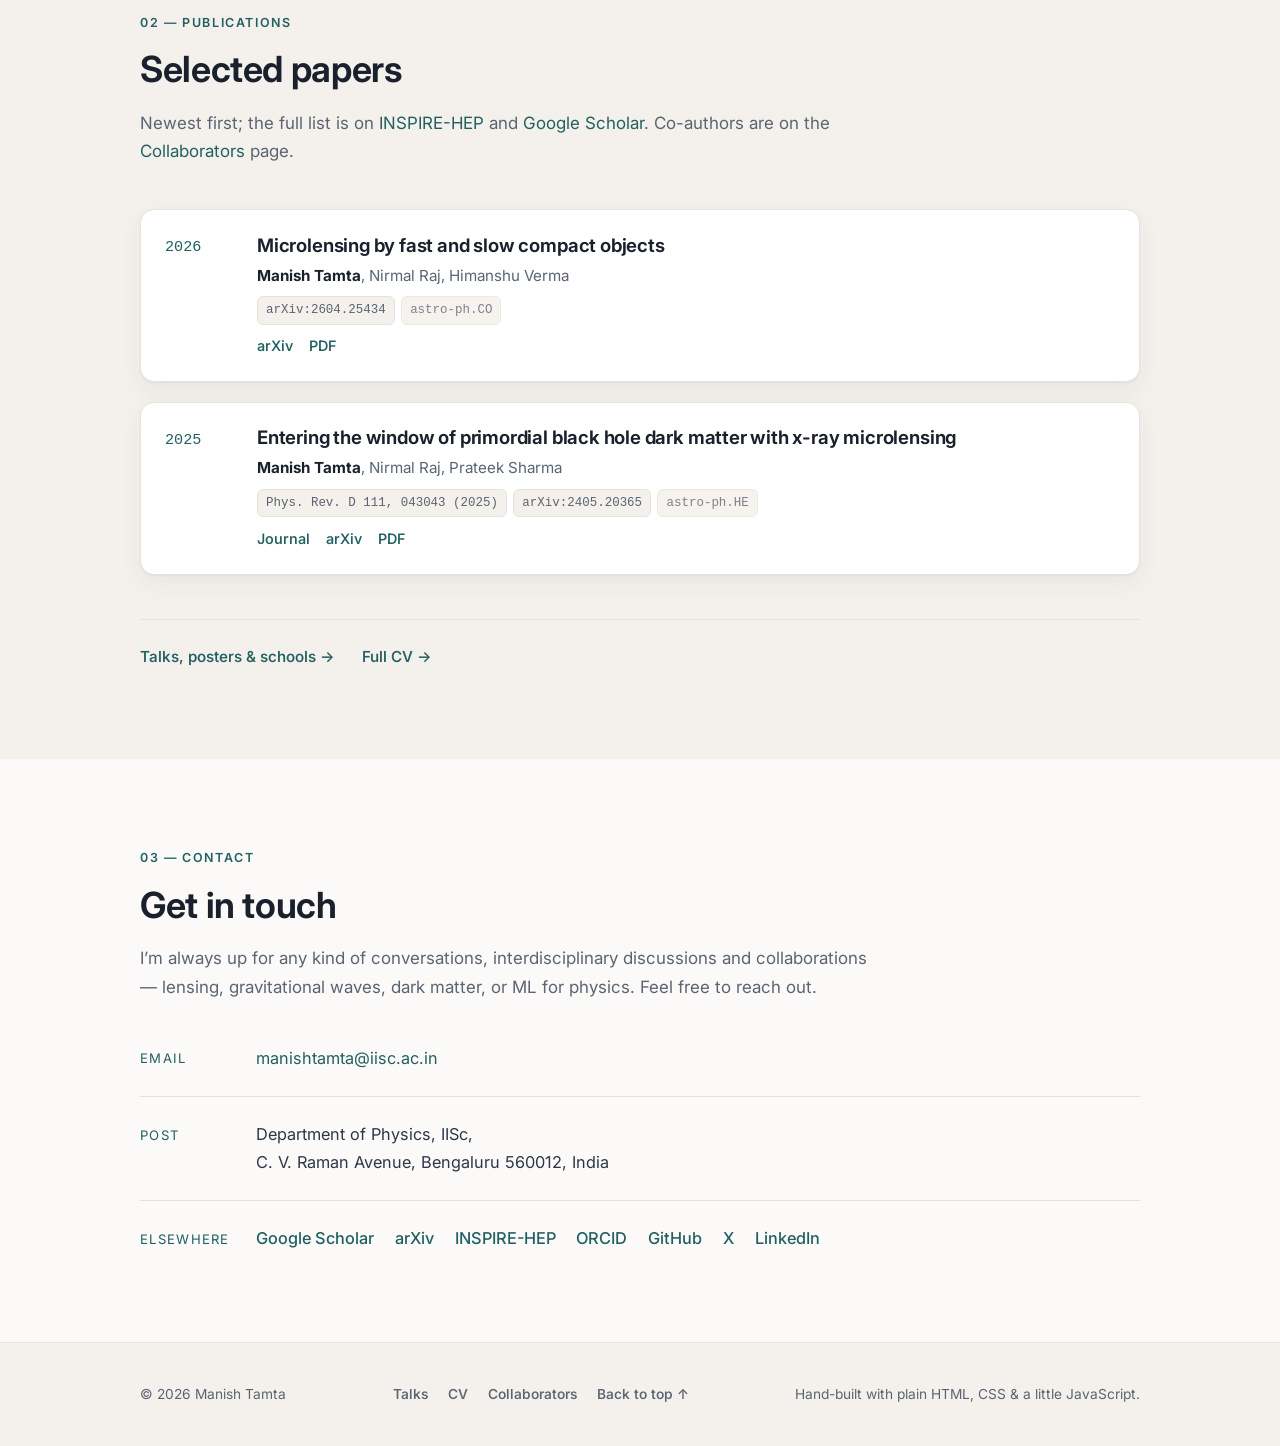
==== commit 86ed44c2: "Home: set the personal line as a magazine-style pull quote The "Raised in the mountains..." sentence" ====
--- a/index.html
+++ b/index.html
@@ -5,20 +5,22 @@
 <meta name="viewport" content="width=device-width, initial-scale=1">
 <script>document.documentElement.classList.add('js')</script>
 <title>Manish Tamta — Cosmology, gravitational lensing &amp; dark matter</title>
-<meta name="description" content="Manish Tamta is a Physics PhD candidate at IISc Bangalore, working on gravitational lensing, gravitational-wave astronomy, dark matter and cosmology.">
+<meta name="description" content="Manish Tamta — Physics PhD candidate at IISc Bangalore. Research on cosmology, gravitational lensing (especially its wave-optics regime) and dark matter, from X-rays to gravitational waves.">
 <meta name="author" content="Manish Tamta">
 <link rel="canonical" href="https://manns01.github.io/manishtamta/">
 
-<meta property="og:type" content="website">
+<meta property="og:type" content="profile">
+<meta property="profile:first_name" content="Manish">
+<meta property="profile:last_name" content="Tamta">
 <meta property="og:title" content="Manish Tamta — Cosmology, gravitational lensing &amp; dark matter">
-<meta property="og:description" content="Physics PhD candidate at IISc Bangalore. Gravitational lensing (wave optics), dark matter, and multi-messenger astronomy from X-rays to gravitational waves.">
+<meta property="og:description" content="Physics PhD candidate at IISc Bangalore. Cosmology, gravitational lensing (wave optics) and dark matter, with multi-messenger sources from X-rays to gravitational waves.">
 <meta property="og:url" content="https://manns01.github.io/manishtamta/">
 <meta property="og:image" content="https://manns01.github.io/manishtamta/assets/img/headshot.jpg">
 <meta name="twitter:card" content="summary_large_image">
 <meta name="twitter:site" content="@ManishTamta10">
 <meta name="twitter:creator" content="@ManishTamta10">
 <meta name="twitter:title" content="Manish Tamta — Cosmology, gravitational lensing &amp; dark matter">
-<meta name="twitter:description" content="Physics PhD candidate at IISc Bangalore. Gravitational lensing (wave optics), dark matter, and multi-messenger astronomy.">
+<meta name="twitter:description" content="Physics PhD candidate at IISc Bangalore — cosmology, gravitational lensing (wave optics) and dark matter.">
 <meta name="twitter:image" content="https://manns01.github.io/manishtamta/assets/img/headshot.jpg">
 
 <link rel="icon" href="assets/img/favicon.svg" type="image/svg+xml">
@@ -32,23 +34,36 @@
 <script type="application/ld+json">
 {
   "@context": "https://schema.org",
-  "@type": "Person",
-  "name": "Manish Tamta",
-  "url": "https://manns01.github.io/manishtamta/",
-  "email": "mailto:manishtamta@iisc.ac.in",
-  "jobTitle": "PhD Candidate in Physics",
-  "affiliation": {
-    "@type": "CollegeOrUniversity",
-    "name": "IISc Bangalore"
-  },
-  "alumniOf": [
-    { "@type": "CollegeOrUniversity", "name": "IISc Bangalore" },
-    { "@type": "CollegeOrUniversity", "name": "St. Stephen's College, University of Delhi" }
-  ],
-  "knowsAbout": [
-    "Gravitational lensing", "Wave optics", "Gravitational-wave astronomy",
-    "Dark matter", "Primordial black holes", "Cosmology", "Astroparticle physics"
-  ]
+  "@type": "ProfilePage",
+  "dateModified": "2026-09-07",
+  "mainEntity": {
+    "@type": "Person",
+    "name": "Manish Tamta",
+    "givenName": "Manish",
+    "familyName": "Tamta",
+    "url": "https://manns01.github.io/manishtamta/",
+    "image": "https://manns01.github.io/manishtamta/assets/img/headshot.jpg",
+    "email": "mailto:manishtamta@iisc.ac.in",
+    "jobTitle": "PhD Candidate in Physics",
+    "worksFor": { "@type": "CollegeOrUniversity", "name": "IISc Bangalore" },
+    "affiliation": { "@type": "CollegeOrUniversity", "name": "IISc Bangalore" },
+    "alumniOf": [
+      { "@type": "CollegeOrUniversity", "name": "IISc Bangalore" },
+      { "@type": "CollegeOrUniversity", "name": "St. Stephen's College, University of Delhi" }
+    ],
+    "knowsAbout": [
+      "Cosmology", "Gravitational lensing", "Wave optics", "Dark matter",
+      "Primordial black holes", "Gravitational waves", "Astroparticle physics"
+    ],
+    "sameAs": [
+      "https://scholar.google.com/citations?user=9Eu10_cAAAAJ",
+      "https://orcid.org/0009-0006-7088-8705",
+      "https://inspirehep.net/authors/2797698",
+      "https://github.com/manns01",
+      "https://x.com/ManishTamta10",
+      "https://www.linkedin.com/in/manish-tamta-7a4bb9184"
+    ]
+  }
 }
 </script>
 </head>
@@ -107,11 +122,11 @@
           Zumalac&aacute;rregui and collaborators, and I am a core member of the LISA
           Consortium&rsquo;s Cosmology working group.
         </p>
-        <p class="hero-personal">
-          Raised in the mountains of Uttarakhand. Away from the desk you&rsquo;ll find me
+        <blockquote class="hero-personal">
+          <p>Raised in the mountains of Uttarakhand. Away from the desk you&rsquo;ll find me
           travelling, learning new languages, trekking, birdwatching, and taking
-          photographs.
-        </p>
+          photographs.</p>
+        </blockquote>
 
         <p class="status">
           <span class="status-dot" aria-hidden="true"></span>
--- a/assets/css/style.css
+++ b/assets/css/style.css
@@ -217,7 +217,15 @@
   .js .hero-name { visibility: visible; }
   .hero-name .caret { display: none; }
 }
-.hero-personal { color: var(--text-soft); font-size: .98rem; }
+.hero-personal {
+  margin: 1.5rem 0 1.7rem; padding-left: 1.15rem;
+  border-left: 2px solid color-mix(in srgb, var(--teal) 65%, transparent);
+  font-family: var(--font-serif); font-style: italic;
+  font-size: 1.05rem; line-height: 1.6; color: var(--text-soft);
+}
+.hero-personal p { margin: 0; }
+.hero-personal p::before { content: "\201C"; }
+.hero-personal p::after  { content: "\201D"; }
 
 .status {
   display: inline-flex; align-items: center; gap: .55rem;
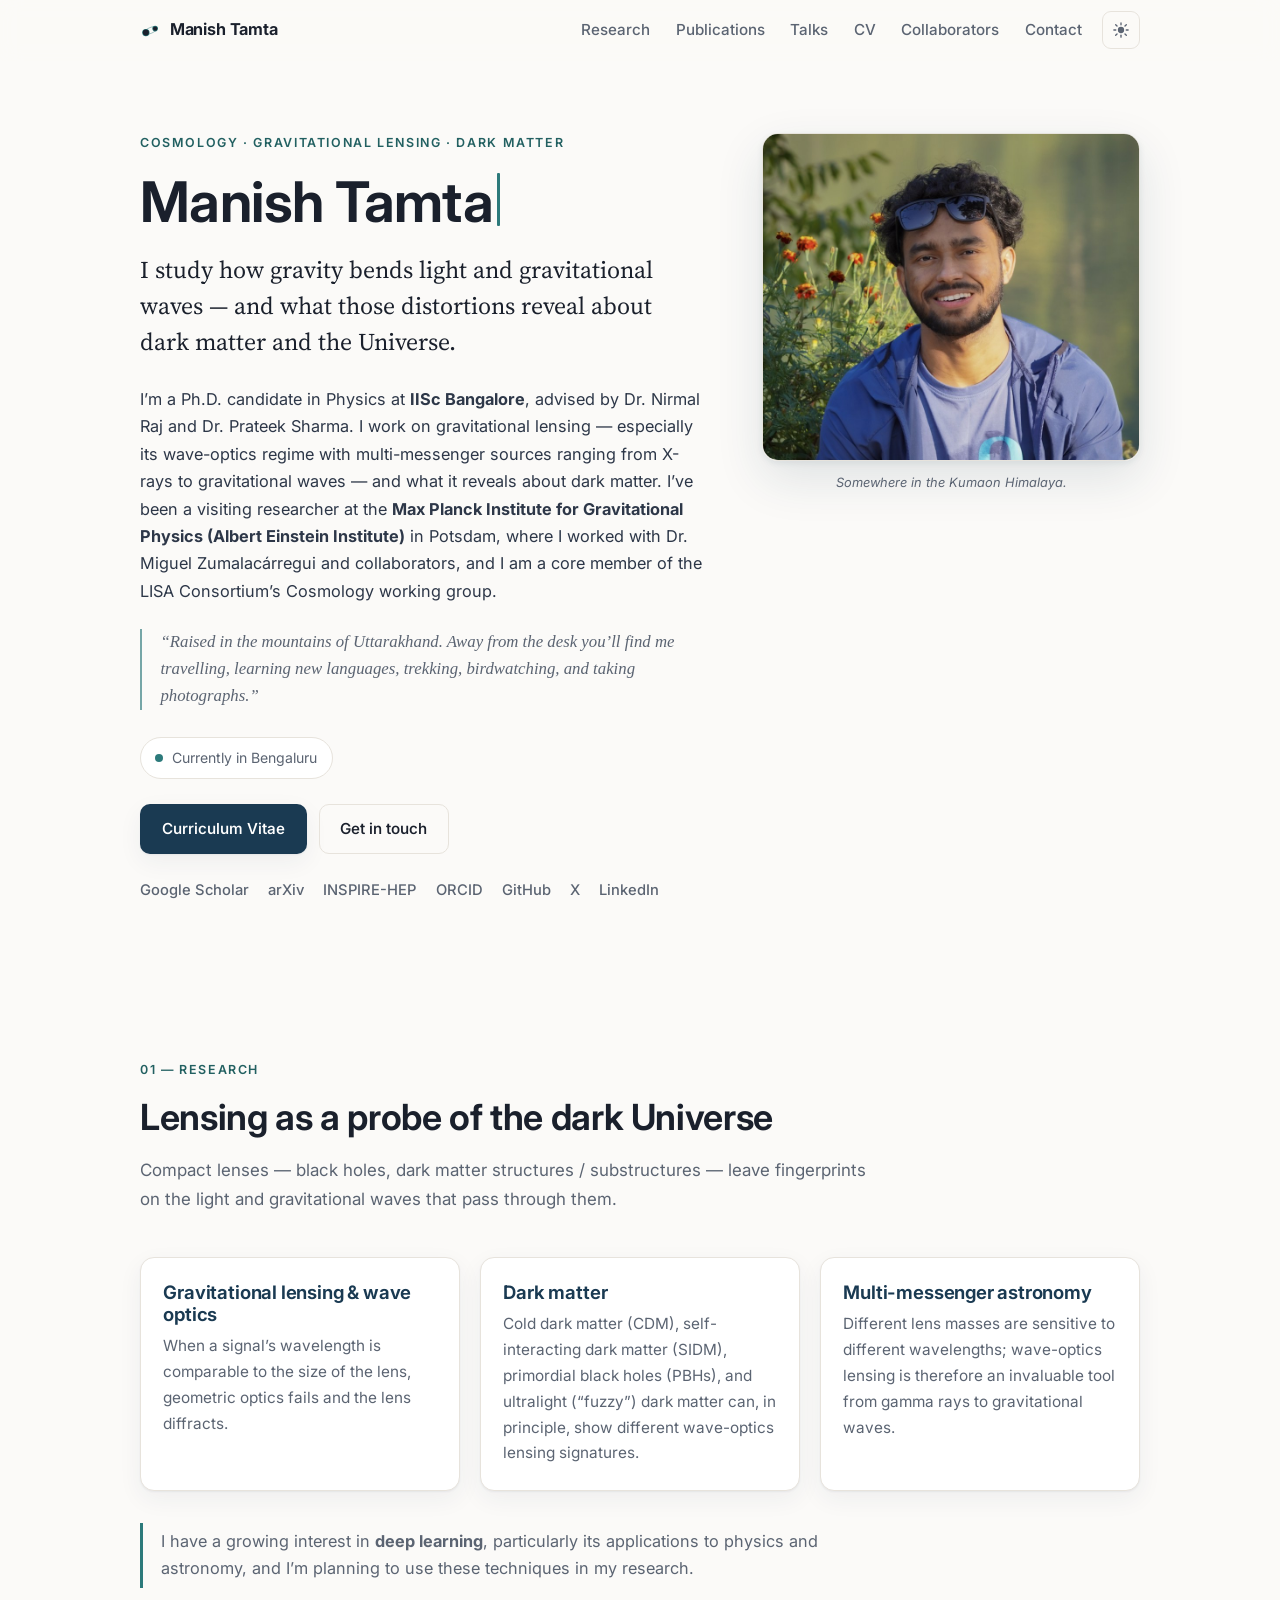
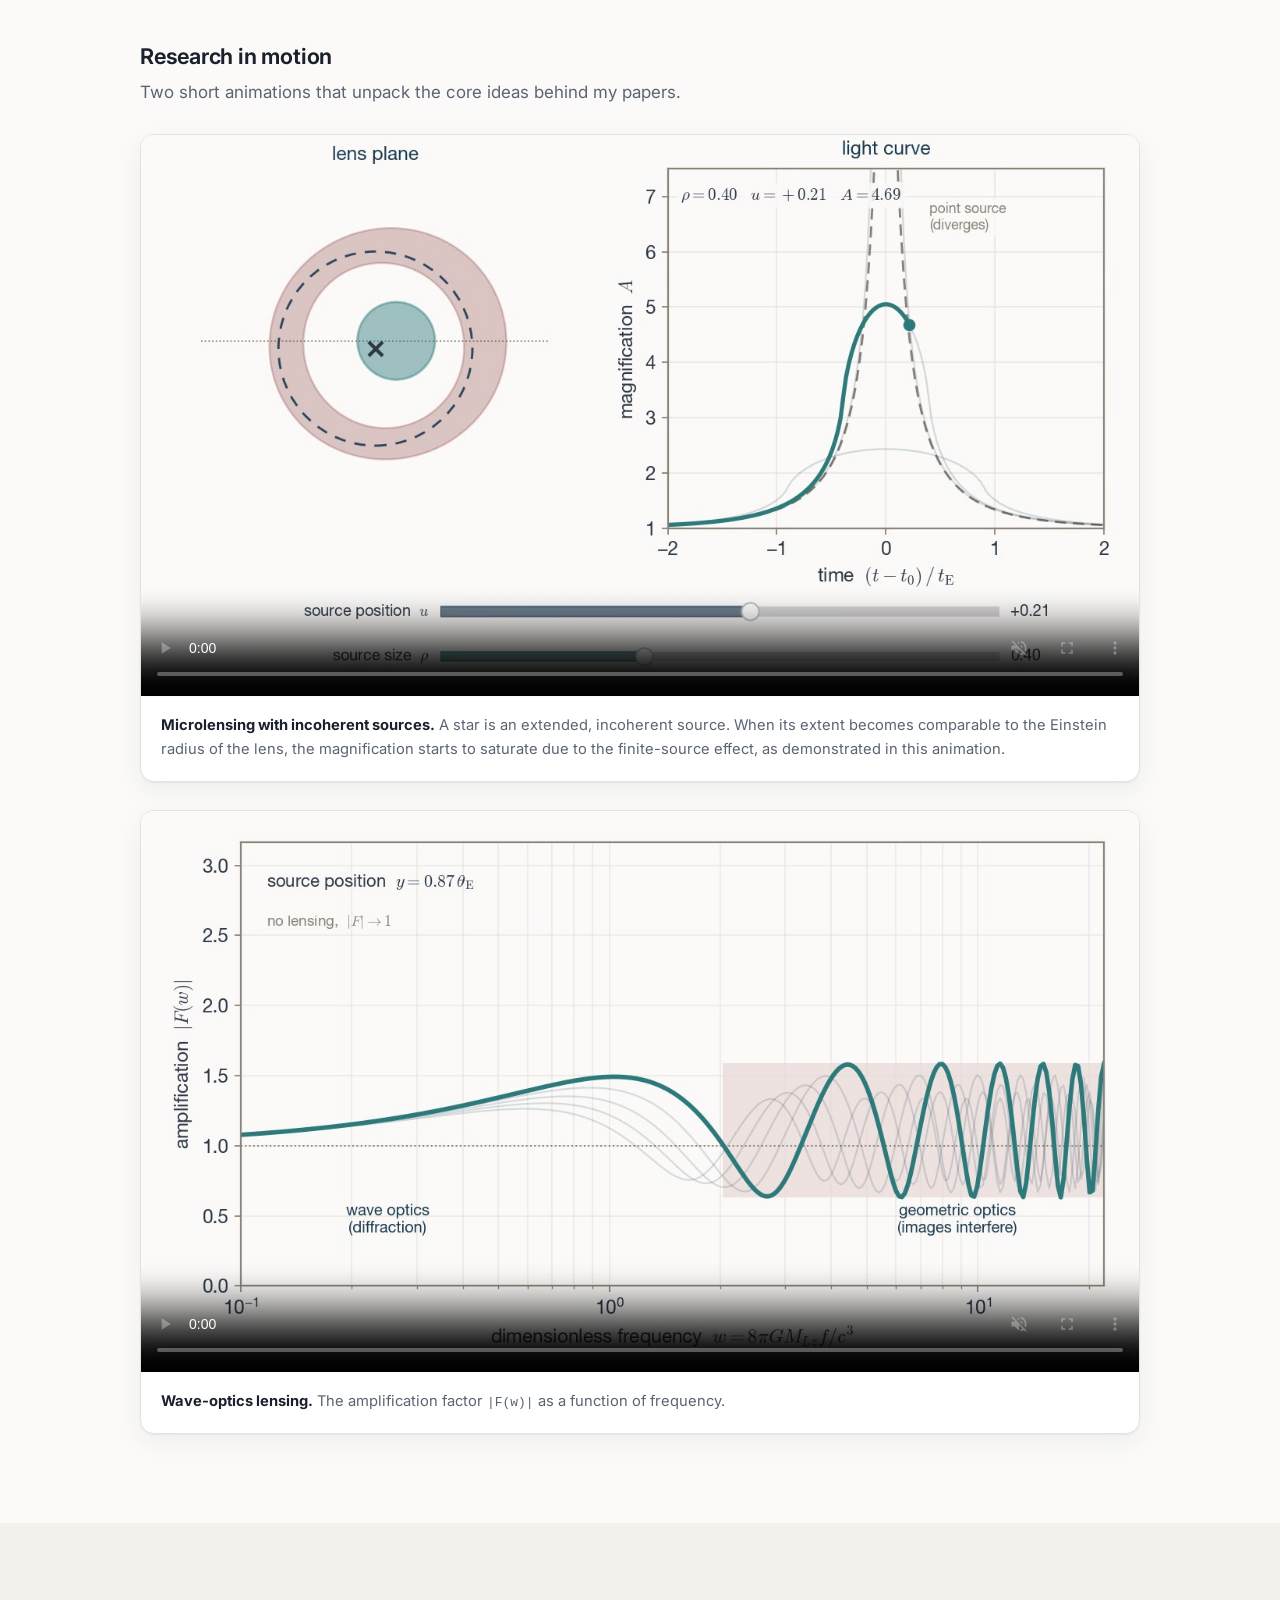
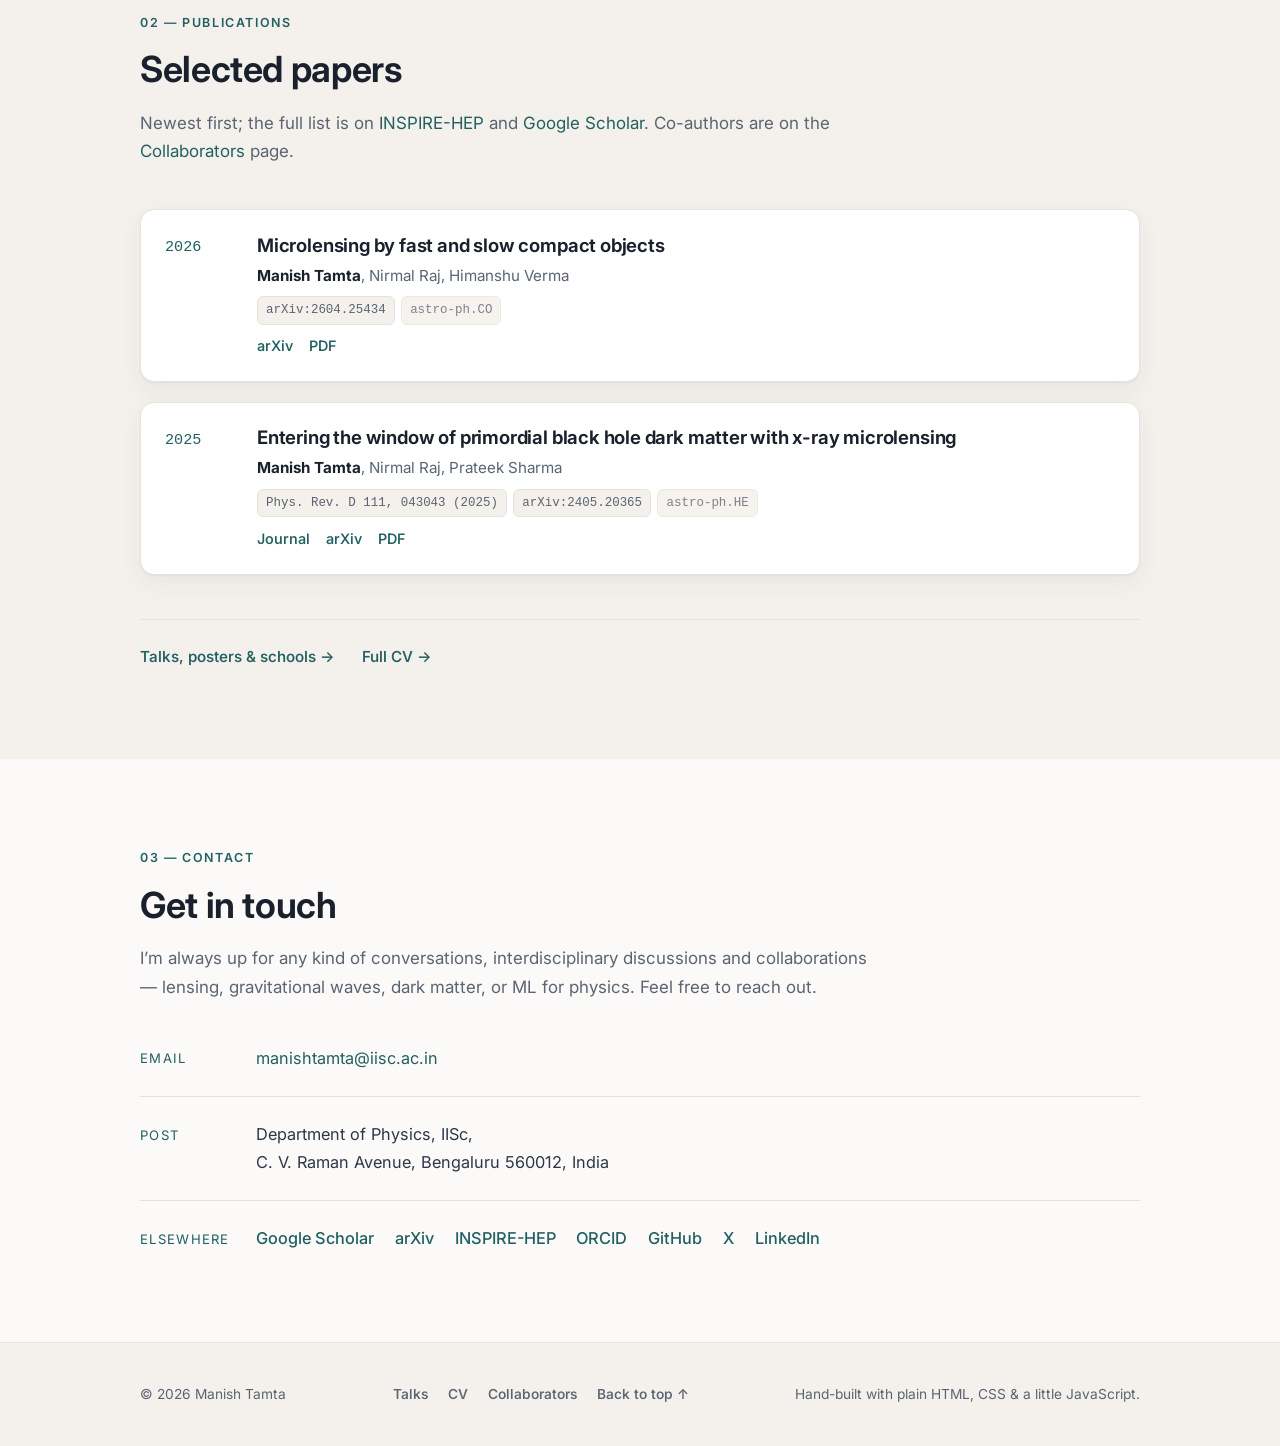
==== commit 1f81b01d: "SEO: use full ISO 8601 datetime for ProfilePage dateModified Google Search Console flagged "Invalid " ====
--- a/index.html
+++ b/index.html
@@ -35,7 +35,7 @@
 {
   "@context": "https://schema.org",
   "@type": "ProfilePage",
-  "dateModified": "2026-09-07",
+  "dateModified": "2026-09-07T12:00:00+05:30",
   "mainEntity": {
     "@type": "Person",
     "name": "Manish Tamta",
